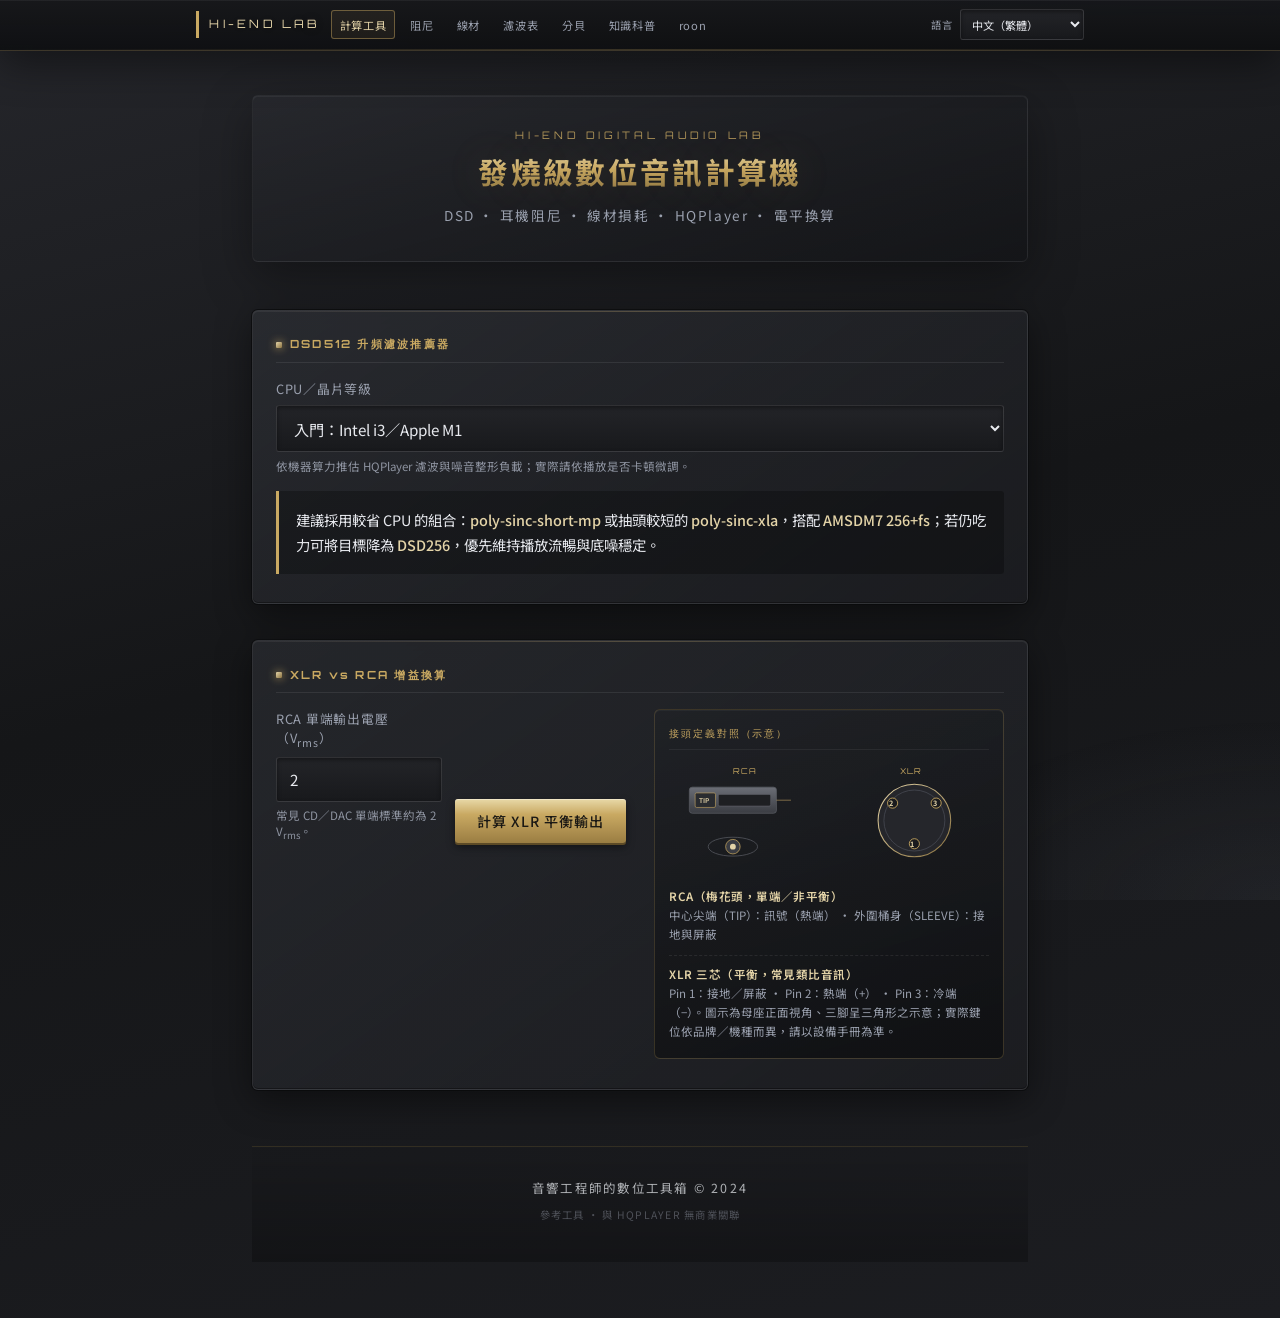
==== index.html @ 0f712343 "Add files via upload" ====
<!DOCTYPE html>
<html lang="zh-Hant">
<head>
  <meta charset="UTF-8" />
  <meta name="viewport" content="width=device-width, initial-scale=1.0" />
  <title>發燒級數位音訊計算機</title>
  <link rel="preconnect" href="https://fonts.googleapis.com" />
  <link rel="preconnect" href="https://fonts.gstatic.com" crossorigin />
  <link href="https://fonts.googleapis.com/css2?family=Noto+Sans+Arabic:wght@400;500;700&family=Noto+Sans:wght@400;500;700&family=Noto+Sans+JP:wght@400;500;700&family=Noto+Sans+SC:wght@400;500;700&family=Noto+Sans+TC:wght@400;500;700&family=Orbitron:wght@500;700&display=swap" rel="stylesheet" />
  <link rel="stylesheet" href="hiend-common.css" />
</head>
<body class="lang-zh-TW">
  <nav class="site-nav" aria-label="Primary navigation">
    <div class="site-nav-inner">
      <a class="nav-brand" href="#top" id="nav-brand-text">Hi-End Lab</a>
      <div class="nav-links">
        <a href="#section-tools" id="nav-link-tools">計算工具</a>
        <a href="damping.html" id="nav-damping">阻尼</a>
        <a href="cable.html" id="nav-cable">線材</a>
        <a href="hq-filters.html" id="nav-hq">濾波表</a>
        <a href="db.html" id="nav-db">dB</a>
        <a href="knowledge.html" id="nav-link-knowledge">知識科普</a>
        <a href="roon.html" id="nav-roon">roon</a>
      </div>
      <div class="nav-actions">
        <label for="lang-select" id="i18n-lang-label">語言</label>
        <select id="lang-select" aria-label="Language">
          <option value="en">English</option>
          <option value="de">Deutsch</option>
          <option value="ru">Русский</option>
          <option value="ar">العربية</option>
          <option value="ja">日本語</option>
          <option value="zh-CN">中文（简体）</option>
          <option value="zh-TW">中文（繁體）</option>
        </select>
      </div>
    </div>
  </nav>

  <div class="wrap">
    <header class="page-section" id="top">
      <div class="brand-line" id="i18n-brand">Hi-End Digital Audio Lab</div>
      <h1 id="i18n-page-title">發燒級數位音訊計算機</h1>
      <p class="subtitle" id="i18n-subtitle">DSD 升頻建議 · XLR／RCA 電壓換算</p>
    </header>

    <div id="section-tools" class="page-section panel-stack">
      <section class="panel" aria-labelledby="dsd-title">
        <h2 class="panel-title" id="dsd-title">DSD512 升頻濾波推薦器</h2>
        <label for="cpu-tier" id="i18n-cpu-label">CPU／晶片等級</label>
        <select id="cpu-tier" aria-describedby="dsd-hint">
          <option value="entry">入門：Intel i3／Apple M1</option>
          <option value="mid">中階：Intel i5／Apple M2</option>
          <option value="upper">進階：Intel i7／Apple M2 Pro</option>
          <option value="high">高階：Intel i9／Apple M3 Max</option>
        </select>
        <p id="dsd-hint" class="hint"></p>
        <div id="dsd-output" class="recommendation" role="status" aria-live="polite"></div>
      </section>

      <section class="panel" aria-labelledby="xlr-title">
        <h2 class="panel-title" id="xlr-title">XLR vs RCA 增益換算</h2>
        <div class="xlr-panel-grid">
          <div class="xlr-panel-main">
            <div class="row">
              <div class="field">
                <label for="rca-volt" id="i18n-rca-label">RCA 單端輸出電壓（V<sub>rms</sub>）</label>
                <input
                  type="number"
                  id="rca-volt"
                  min="0"
                  step="0.01"
                  value="2"
                  inputmode="decimal"
                  aria-describedby="rca-hint"
                />
                <p id="rca-hint" class="hint"></p>
              </div>
              <button type="button" class="btn-3d" id="btn-calc">計算 XLR 平衡輸出</button>
            </div>
            <div id="xlr-result" class="result-block" hidden>
              <div class="result-value" id="xlr-value"></div>
              <p class="result-note" id="xlr-note"></p>
            </div>
          </div>
          <aside class="connector-chart" aria-labelledby="connector-chart-title">
            <p class="connector-chart-title" id="connector-chart-title"></p>
            <div class="connector-svg-wrap">
              <svg viewBox="0 0 440 156" role="img" xmlns="http://www.w3.org/2000/svg" aria-labelledby="svg-conn-desc">
                <title id="svg-conn-desc">RCA plug and XLR female socket pin numbering</title>
                <defs>
                  <linearGradient id="metalGrad" x1="0%" y1="0%" x2="0%" y2="100%">
                    <stop offset="0%" style="stop-color:#6b6e76" />
                    <stop offset="100%" style="stop-color:#3a3c42" />
                  </linearGradient>
                  <linearGradient id="goldStroke" x1="0%" y1="0%" x2="100%" y2="100%">
                    <stop offset="0%" style="stop-color:#e4d4a8" />
                    <stop offset="100%" style="stop-color:#8b7340" />
                  </linearGradient>
                </defs>
                <text x="88" y="18" fill="#c9a962" font-family="Orbitron, sans-serif" font-size="11" letter-spacing="0.15em">RCA</text>
                <rect x="28" y="36" width="120" height="36" rx="4" fill="url(#metalGrad)" stroke="#5a5d65" stroke-width="1" />
                <rect x="36" y="44" width="28" height="20" rx="2" fill="#2a2c30" stroke="#c9a962" stroke-width="0.8" />
                <text x="41" y="58" fill="#e4d4a8" font-size="9" font-weight="600">TIP</text>
                <rect x="68" y="46" width="72" height="16" rx="2" fill="#1e1f22" stroke="#6b6e76" stroke-width="0.6" />
                <path d="M 148 54 L 168 54" stroke="#c9a962" stroke-width="1.2" fill="none" opacity="0.65" />
                <ellipse cx="88" cy="118" rx="34" ry="13" fill="none" stroke="#5a5d65" stroke-width="1" />
                <circle cx="88" cy="118" r="10" fill="#3a3c42" stroke="#c9a962" stroke-width="1" />
                <circle cx="88" cy="118" r="4" fill="#e4d4a8" />

                <text x="318" y="18" fill="#c9a962" font-family="Orbitron, sans-serif" font-size="11" letter-spacing="0.15em">XLR</text>
                <circle cx="338" cy="82" r="50" fill="#25262b" stroke="url(#goldStroke)" stroke-width="1.5" />
                <circle cx="338" cy="82" r="42" fill="none" stroke="#4a4d56" stroke-width="1" />
                <circle cx="338" cy="114" r="7" fill="#1a1b1e" stroke="#c9a962" stroke-width="1.2" />
                <text x="332" y="118" fill="#e4d4a8" font-size="10" font-weight="700">1</text>
                <circle cx="308" cy="58" r="7" fill="#1a1b1e" stroke="#c9a962" stroke-width="1.2" />
                <text x="303" y="62" fill="#e4d4a8" font-size="10" font-weight="700">2</text>
                <circle cx="368" cy="58" r="7" fill="#1a1b1e" stroke="#c9a962" stroke-width="1.2" />
                <text x="363" y="62" fill="#e4d4a8" font-size="10" font-weight="700">3</text>
              </svg>
            </div>
            <div class="connector-legend" id="connector-legend"></div>
          </aside>
        </div>
      </section>
    </div>

    <footer class="site-footer">
      <p class="footer-copy" id="i18n-footer-copy">音響工程師的數位工具箱 © 2024</p>
      <p class="footer-note" id="i18n-footer-note">REFERENCE TOOL · NOT AFFILIATED WITH HQPLAYER</p>
    </footer>
  </div>

  <script>
    (function () {
      var STORAGE_KEY = "hiend-audio-calc-lang";
      var DEFAULT_LANG = "zh-TW";

      /**
       * All UI strings per locale (embedded in HTML page).
       * Keys: en, ja, zh-CN, zh-TW, ru, de, ar
       */
      var STRINGS = {
        en: {
          htmlLang: "en",
          docTitle: "Audiophile Digital Audio Calculator",
          langLabel: "Language",
          navBrandText: "Hi-End Lab",
          navTools: "Tools",
          navKnowledge: "Primer",
          navRoon: "roon",
          navDamping: "DF",
          navCable: "Cable",
          navHq: "Filters",
          navDb: "dB",
          brandLine: "Hi-End Digital Audio Lab",
          pageTitle: "Audiophile Digital Audio Calculator",
          subtitle: "DSD · headphones · cables · HQPlayer · level tools",
          dsdPanelTitle: "DSD512 Upsampling Filter Advisor",
          cpuLabel: "CPU / SoC tier",
          tierEntry: "Entry: Intel i3 / Apple M1",
          tierMid: "Mid: Intel i5 / Apple M2",
          tierUpper: "Upper mid: Intel i7 / Apple M2 Pro",
          tierHigh: "High: Intel i9 / Apple M3 Max",
          dsdHint:
            "HQPlayer filter and noise-shaping load is estimated from tier—fine-tune if playback stutters.",
          hqEntry:
            "Prefer lighter CPU load: <strong>poly-sinc-short-mp</strong> or shorter-tap <strong>poly-sinc-xla</strong> with <strong>AMSDM7 256+fs</strong>. If still taxing, target <strong>DSD256</strong> first—prioritize smooth playback and a stable noise floor.",
          hqMid:
            "Try <strong>poly-sinc-xla</strong> with <strong>AMSDM7 512+fs</strong>. With spare headroom, step toward heavier filters or closer to <strong>DSD512</strong>; adjust using dropouts and thermals as guides.",
          hqUpper:
            "This tier usually matches <strong>Intel Core i7</strong> (hybrid <strong>P+E</strong> cores—counts vary by generation) or <strong>Apple M2 Pro</strong> (typically <strong>10–12 CPU cores</strong> class)—enough sustained throughput for longer‑tap filters. Baseline: <strong>poly-sinc-xla</strong> or <strong>poly-sinc-long-hp</strong> with <strong>AMSDM7 512+fs</strong>. If CPU stays under ~<strong>65–75%</strong> while playing, try <strong>poly-sinc-gauss-long-hp</strong> toward <strong>DSD512</strong>; begin SDM at <strong>AMSDM7EC 256+fs</strong>, then step to <strong>512+fs</strong>. Aim for HQPlayer buffering around <strong>100–250 ms</strong> (driver‑dependent) to avoid underruns.",
          hqHigh:
            "For full <strong>DSD512</strong>, use <strong>poly-sinc-gauss-xla</strong> with <strong>AMSDM7EC 512+fs</strong>. Ensure cooling and PSU headroom; verify ASIO/CoreAudio buffers for each track’s sample rate.",
          xlrPanelTitle: "XLR vs RCA Level Conversion",
          rcaLabelHtml: 'RCA single-ended output (V<sub>rms</sub>)',
          rcaHint:
            "Typical CD/DAC single-ended standard is about 2 V<sub>rms</sub>.",
          btnCalc: "Calculate balanced XLR output",
          xlrNote:
            "Using XLR throughout the chain can improve dynamic range and reject common-mode noise.",
          connectorDiagramTitle: "CONNECTOR PINOUT",
          connectorLegendHtml:
            '<div class="legend-block"><strong>RCA (Cinch, unbalanced)</strong><br />Tip / center pin: signal (hot) · Sleeve / barrel: ground &amp; shield</div><div class="legend-block"><strong>XLR 3-pin (balanced, AES analog)</strong><br />Pin 1: ground / shield · Pin 2: hot (+) · Pin 3: cold (−). Diagram: female receptacle, front view — pins form a triangle (1 typically toward the keyed side on many chassis layouts; always verify your device manual).</div>',
          dampingTitle: "Headphone damping factor",
          dampingHint:
            "DF ≈ Z<sub>headphone</sub> ÷ Z<sub>out(amp)</sub>. Higher amplifier output impedance lowers DF and can loosen bass control.",
          dampingHpLabel: "Headphone impedance (Ω)",
          dampingAmpLabel: "Amplifier output Z (Ω)",
          btnDamping: "Calculate DF",
          dampingIdealHtml:
            'DF → <strong>∞</strong> <span style="opacity:.75">(ideal 0 Ω source)</span>',
          dampingResultHtml: function (df) {
            return "DF ≈ <strong>" + df.toFixed(2) + "</strong>";
          },
          dampingResultExplain:
            "Rule of thumb: DF > 8 is often cited as a usable minimum for driver control; many enthusiasts prefer higher values. Actual sound depends on the headphone motor & damping network.",
          errDamping: "Enter valid impedances (headphone > 0, output ≥ 0).",
          cableTitle: "Cable length — level loss (estimate)",
          cableHint:
            "Rough resistive model for line‑level runs: useful sanity‑check for long balanced snakes; not a transmission‑line simulation.",
          cableLenLabel: "Cable length (m)",
          cablePresetLabel: "Copper pair ≈ Ω per conductor / m",
          cablePresetHeavy: "~0.12 Ω/m · thinner / long runs",
          cablePresetMid: "~0.08 Ω/m · typical mic/studio cable",
          cablePresetLight: "~0.04 Ω/m · heavier gauge / short",
          cableLoadLabel: "Downstream load Z (Ω)",
          cableModelHint:
            "Series model: R<sub>cable</sub> ≈ 2 × length × Ω/m (go + return). Loss<sub>dB</sub> = 20·log<sub>10</sub>(Z<sub>load</sub> / (Z<sub>load</sub> + R<sub>cable</sub>)).",
          btnCable: "Estimate attenuation",
          cableResultHtml: function (lossDb, ratioV, rWire) {
            return (
              "≈ <strong>" +
              lossDb.toFixed(3) +
              "</strong> dB · V ratio <strong>" +
              ratioV.toFixed(5) +
              "</strong> · R<sub>cable</sub> ≈ <strong>" +
              rWire.toFixed(2) +
              "</strong> Ω"
            );
          },
          cableResultExplain:
            "At high Z<sub>load</sub> (typical line inputs) absolute loss is usually small unless cable is very long and thin. Use AWG tables for serious installs.",
          errCable: "Enter length ≥ 0, valid Ω/m preset, and load > 0.",
          hqFilterTitle: "HQPlayer filter comparison (reference)",
          hqFilterIntro:
            "Educational overview — builds differ. Suffixes such as <code>-mp</code> (minimum phase) vs <code>-lp</code> (linear phase) change ringing vs latency. <strong>1×</strong> = output rate equals input rate for that conversion stage; <strong>N×</strong> = integer upsampling (2×/4×/…) before SDM, heavier CPU but more freedom for the sinc stages.",
          hqFilterTableHtml:
            '<table class="hq-compare-table"><thead><tr><th scope="col">Filter / concept</th><th scope="col">CPU / rate feel</th><th scope="col">Typical scenario</th></tr></thead><tbody><tr><td><code>1×</code> processing</td><td>Lighter interpolation load</td><td>When you keep PCM/DSD rate unchanged before SDM — good for CPU headroom checks.</td></tr><tr><td><code>N×</code> (2×/4×/…)</td><td>Heavier; enables sharper reconstruction</td><td>Upsampling prior to noise shaping — pair tap length with your CPU tier.</td></tr><tr><td><code>poly-sinc-short-mp</code></td><td>Short taps · lowest load</td><td>Laptops / entry CPUs; prioritize dropout‑free playback.</td></tr><tr><td><code>poly-sinc-xla</code></td><td>Medium‑long XL window</td><td>Balanced daily driver on mid‑tier CPUs.</td></tr><tr><td><code>poly-sinc-long-hp</code> / long variants</td><td>Long sinc · cleaner HF roll‑off</td><td>When thermals & buffers allow longer convolution.</td></tr><tr><td><code>poly-sinc-gauss-*</code> family</td><td>Gaussian‑weighted sinc · heaviest</td><td>High‑end PCs / Apple Silicon — chase maximum finesse at DSD512 class targets.</td></tr><tr><td>Minimum vs linear phase</td><td>Latency / pre‑ringing trade‑offs</td><td><code>-mp</code> trades pre‑ring for impulse asymmetry; <code>-lp</code> keeps symmetric impulse at cost of latency.</td></tr></tbody></table>',
          dbTitle: "Interactive dB ↔ voltage ratio",
          dbHint:
            "Relative level ΔdB multiplies amplitude by 10<sup>ΔdB/20</sup>. +6 dB ≈ ×2 voltage; −6 dB ≈ ×0.5.",
          dbLabel: "Level change ΔdB",
          dbResultHtml: function (ratio, db) {
            return (
              "Δ = <strong>" +
              db +
              "</strong> dB → voltage × <strong>" +
              ratio.toFixed(5) +
              "</strong> (amplitude ratio)"
            );
          },
          errDb: "Enter a valid number.",
          footerCopy: "Sound Engineer’s Digital Toolbox © 2024",
          footerNote: "REFERENCE TOOL · NOT AFFILIATED WITH HQPLAYER",
          errVoltage: "Enter a valid non-negative voltage.",
          xlrResultHtml: function (v) {
            return (
              'Balanced XLR ≈ <strong>' +
              v +
              '</strong> V<sub>rms</sub> (RCA × 2)'
            );
          }
        },
        ja: {
          htmlLang: "ja",
          docTitle: "ハイエンド・デジタルオーディオ計算機",
          langLabel: "表示言語",
          navBrandText: "Hi-End Lab",
          navTools: "ツール",
          navKnowledge: "解説",
          navRoon: "roon",
          navDamping: "DF",
          navCable: "ケーブル",
          navHq: "フィルタ",
          navDb: "dB",
          brandLine: "Hi-End Digital Audio Lab",
          pageTitle: "ハイエンド・デジタルオーディオ計算機",
          subtitle: "DSD · ヘッドホン · ケーブル · HQPlayer · レベル",
          dsdPanelTitle: "DSD512 アップサンプル／フィルタ提案",
          cpuLabel: "CPU／SoC グレード",
          tierEntry: "エントリー：Intel i3／Apple M1",
          tierMid: "ミドル：Intel i5／Apple M2",
          tierUpper: "アッパーミドル：Intel i7／Apple M2 Pro",
          tierHigh: "ハイエンド：Intel i9／Apple M3 Max",
          dsdHint:
            "機種の処理能力に応じた HQPlayer の負荷目安です。再生が途切れる場合は設定を微調整してください。",
          hqEntry:
            "CPU 負荷の軽い <strong>poly-sinc-short-mp</strong> またはタップの短い <strong>poly-sinc-xla</strong> に <strong>AMSDM7 256+fs</strong> を組み合わせるのがおすすめです。厳しい場合はまず <strong>DSD256</strong> を目標にし、滑らかな再生とノイズフロアの安定を優先してください。",
          hqMid:
            "<strong>poly-sinc-xla</strong> と <strong>AMSDM7 512+fs</strong> の組み合わせを推奨します。余裕があればより高次のフィルタや <strong>DSD512</strong> に近い設定へ段階的に挑戦し、途切れと温度を見ながら微調整してください。",
          hqUpper:
            "この段階は <strong>Intel Core i7</strong>（世代により <strong>P+E</strong> ハイブリッド構成）または <strong>Apple M2 Pro</strong>（目安 <strong>CPU 10～12 コア級</strong>）に相当し、長めのタップを持つフィルタも現実的です。ベースラインは <strong>poly-sinc-xla</strong> か <strong>poly-sinc-long-hp</strong> に <strong>AMSDM7 512+fs</strong>。再生中も CPU がおおよそ <strong>65～75%</strong> を下回るなら <strong>poly-sinc-gauss-long-hp</strong> で <strong>DSD512</strong> を狙い、SDM はまず <strong>AMSDM7EC 256+fs</strong> から試してから <strong>512+fs</strong> へ。HQPlayer のバッファはドライバ依存でおおよそ <strong>100～250 ms</strong> を目安に、アンダーラン回避を優先してください。",
          hqHigh:
            "完全な <strong>DSD512</strong> には <strong>poly-sinc-gauss-xla</strong> と <strong>AMSDM7EC 512+fs</strong> を推奨します。冷却と電源に余裕があることを確認し、曲のサンプリングレートに応じて ASIO／CoreAudio のバッファが十分か確認してください。",
          xlrPanelTitle: "XLR と RCA のレベル換算",
          rcaLabelHtml: 'RCA アンバランス出力電圧（V<sub>rms</sub>）',
          rcaHint:
            "一般的な CD／DAC のシングルエンド標準は約 2 V<sub>rms</sub> です。",
          btnCalc: "XLR バランス出力を計算",
          xlrNote:
            "システム全体で XLR を用いるとダイナミックレンジの確保と同相ノイズの低減に役立ちます。",
          connectorDiagramTitle: "端子ピン配置（参考）",
          connectorLegendHtml:
            '<div class="legend-block"><strong>RCA（シンコ／アンバランス）</strong><br />センターピン（先端／TIP）：ホット信号 · 外筒スリーブ：グランド／シールド</div><div class="legend-block"><strong>XLR 3ピン（バランス／AES アナログ）</strong><br />ピン1：グランド／シールド · ピン2：ホット（＋） · ピン3：コールド（−）。図はメスコネクタ前面のピン番号の一例です（機種によりキー位置と対応が異なるため、機器マニュアルで必ず確認してください）。</div>',
          dampingTitle: "ヘッドホン・ダンピングファクター（DF）",
          dampingHint:
            "DF ≈ Z<sub>ヘッドホン</sub> ÷ アンプの出力インピーダンス。出力 Z が高いほど DF は下がり、低音の制動が甘くなることがあります。",
          dampingHpLabel: "ヘッドホンインピーダンス（Ω）",
          dampingAmpLabel: "アンプ出力インピーダンス（Ω）",
          btnDamping: "DF を計算",
          dampingIdealHtml:
            'DF → <strong>∞</strong> <span style="opacity:.75">（理想的 0 Ω ソース）</span>',
          dampingResultHtml: function (df) {
            return "DF ≈ <strong>" + df.toFixed(2) + "</strong>";
          },
          dampingResultExplain:
            "目安として DF＞8 などが語られることがありますが、実際の駆動はドライバ仕様次第です。",
          errDamping: "正しいインピーダンスを入力してください（ヘッドホンは正の値、出力は 0 以上）。",
          cableTitle: "ケーブル長とレベル低下（概算）",
          cableHint:
            "ラインレベル長距離配線の抵抗モデル（参考）。伝送線シミュレーションではありません。",
          cableLenLabel: "ケーブル長（m）",
          cablePresetLabel: "導体あたりの概算 Ω／m",
          cablePresetHeavy: "約 0.12 Ω/m · 細め／長め",
          cablePresetMid: "約 0.08 Ω/m · 一般的マイク線級",
          cablePresetLight: "約 0.04 Ω/m · 太め／短め",
          cableLoadLabel: "負荷インピーダンス Z（Ω）",
          cableModelHint:
            "直列モデル：R<sub>cable</sub> ≈ 2 × 長さ × Ω/m（往復）。損失（dB）= 20·log<sub>10</sub>(Z/(Z+R<sub>cable</sub>))。",
          btnCable: "減衰を見積もる",
          cableResultHtml: function (lossDb, ratioV, rWire) {
            return (
              "約 <strong>" +
              lossDb.toFixed(3) +
              "</strong> dB · 電圧比 <strong>" +
              ratioV.toFixed(5) +
              "</strong> · R<sub>cable</sub> ≈ <strong>" +
              rWire.toFixed(2) +
              "</strong> Ω"
            );
          },
          cableResultExplain:
            "ラインレベルで負荷が高い場合、抵抗が極端でなければ損失は小さいことが多いです。",
          errCable: "長さ・プリセット・負荷を確認してください。",
          hqFilterTitle: "HQPlayer フィルタ対照（参考）",
          hqFilterIntro:
            "概要のみ — ビルドにより名称が異なります。<strong>1×</strong> は出力レートが入力と同段の処理、<strong>N×</strong> は整数アップサンプル後に SDM へ送る重い経路です。",
          hqFilterTableHtml:
            '<table class="hq-compare-table"><thead><tr><th scope="col">フィルタ／概念</th><th scope="col">負荷感</th><th scope="col">用途イメージ</th></tr></thead><tbody><tr><td><code>1×</code></td><td>軽め</td><td>レートを変えず SDM へ — CPU に余裕を確認。</td></tr><tr><td><code>N×</code>（2×/4×…）</td><td>重い</td><td>アップサンプル後にノイズシェイピング — タップ長と CPU をセットで調整。</td></tr><tr><td><code>poly-sinc-short-mp</code></td><td>最短タップ</td><td>エントリー機／安定再生優先。</td></tr><tr><td><code>poly-sinc-xla</code></td><td>中〜長 XL</td><td>ミドル帯のバランス設定。</td></tr><tr><td><code>poly-sinc-long-hp</code> 系</td><td>長い sinc</td><td>熱・バッファに余裕があるとき。</td></tr><tr><td><code>poly-sinc-gauss-*</code></td><td>ガウス系 · 最重負荷</td><td>ハイエンド CPU で DSD 高倍率を狙うとき。</td></tr><tr><td>最小位相／線形位相</td><td>遅延・プリリンギングのトレード</td><td><code>-mp</code> と <code>-lp</code> でインパルス特性が変わります。</td></tr></tbody></table>',
          dbTitle: "dB と電圧倍率（対話）",
          dbHint:
            "ΔdB は振幅に 10<sup>Δ/20</sup> を乗じます。+6 dB ≒ 電圧 2 倍。",
          dbLabel: "レベル変化 ΔdB",
          dbResultHtml: function (ratio, db) {
            return (
              "Δ = <strong>" +
              db +
              "</strong> dB → 電圧 <strong>" +
              ratio.toFixed(5) +
              "</strong> 倍"
            );
          },
          errDb: "数値を入力してください。",
          footerCopy: "音響エンジニアのデジタル・ツールボックス © 2024",
          footerNote: "参考ツール · HQPLAYER 非関連",
          errVoltage: "有効な 0 以上の電圧を入力してください。",
          xlrResultHtml: function (v) {
            return (
              '対応する XLR バランス出力は約 <strong>' +
              v +
              '</strong> V<sub>rms</sub>（RCA × 2）'
            );
          }
        },
        "zh-CN": {
          htmlLang: "zh-Hans",
          docTitle: "发烧级数字音频计算器",
          langLabel: "语言",
          navBrandText: "Hi-End Lab",
          navTools: "计算工具",
          navKnowledge: "知识科普",
          navRoon: "roon",
          navDamping: "阻尼",
          navCable: "线材",
          navHq: "滤波表",
          navDb: "分贝",
          brandLine: "Hi-End Digital Audio Lab",
          pageTitle: "发烧级数字音频计算器",
          subtitle: "DSD · 耳机阻尼 · 线材损耗 · HQPlayer · 电平换算",
          dsdPanelTitle: "DSD512 升频滤波推荐",
          cpuLabel: "CPU／芯片等级",
          tierEntry: "入门：Intel i3／Apple M1",
          tierMid: "中阶：Intel i5／Apple M2",
          tierUpper: "进阶：Intel i7／Apple M2 Pro",
          tierHigh: "高阶：Intel i9／Apple M3 Max",
          dsdHint:
            "依据机器算力估算 HQPlayer 滤波与噪声整形负载；请以实际播放是否卡顿为准微调。",
          hqEntry:
            "建议采用较省 CPU 的组合：<strong>poly-sinc-short-mp</strong> 或抽头较短的 <strong>poly-sinc-xla</strong>，搭配 <strong>AMSDM7 256+fs</strong>；若仍吃力可将目标降为 <strong>DSD256</strong>，优先保证播放流畅与底噪稳定。",
          hqMid:
            "建议使用 <strong>poly-sinc-xla</strong> 搭配 <strong>AMSDM7 512+fs</strong>；CPU 仍有裕量时可逐步尝试更高阶滤波或更接近 <strong>DSD512</strong> 的设置，并以实际卡顿与温度为准微调。",
          hqUpper:
            "该档位通常对应 <strong>Intel Core i7</strong>（第 12 代及以后常见 <strong>P+E 性能／能效核</strong>，核心数以具体型号为准）或 <strong>Apple M2 Pro</strong>（约 <strong>10～12 CPU 核心级</strong>持续算力），足以驱动较长抽头滤波。建议主线：<strong>poly-sinc-xla</strong> 或 <strong>poly-sinc-long-hp</strong> 搭配 <strong>AMSDM7 512+fs</strong>；若任务管理器／活动监视器中 CPU 长期低于约 <strong>65～75%</strong>，可尝试 <strong>poly-sinc-gauss-long-hp</strong> 并向 <strong>DSD512</strong> 推进，SDM 可先试 <strong>AMSDM7EC 256+fs</strong> 再升到 <strong>512+fs</strong>。请将 HQPlayer 缓冲维持在约 <strong>100～250 ms</strong>（视 ASIO／CoreAudio 而定）以降低欠载风险。",
          hqHigh:
            "推荐使用 <strong>poly-sinc-gauss-xla</strong> 搭配 <strong>AMSDM7EC 512+fs</strong> 以追求完整 <strong>DSD512</strong>；请确认散热与电源裕量，并按曲目采样率检查 ASIO／CoreAudio 缓冲是否足够。",
          xlrPanelTitle: "XLR 与 RCA 增益换算",
          rcaLabelHtml: 'RCA 单端输出电压（V<sub>rms</sub>）',
          rcaHint: "常见 CD／DAC 单端标准约为 2 V<sub>rms</sub>。",
          btnCalc: "计算 XLR 平衡输出",
          xlrNote:
            "全系统采用 XLR 传输有助于提升动态范围并抵消共模噪声。",
          connectorDiagramTitle: "接头定义对照（示意）",
          connectorLegendHtml:
            '<div class="legend-block"><strong>RCA（莲花头，非平衡）</strong><br />中心柱（尖端／TIP）：信号（热端） · 外筒（外壳）：接地与屏蔽</div><div class="legend-block"><strong>XLR 三芯（平衡，通用模拟音频）</strong><br />针脚 1：接地／屏蔽 · 针脚 2：热端（+） · 针脚 3：冷端（−）。图示为母座正视、针脚呈三角形排列的常见画法；具体请以设备说明书为准。</div>',
          dampingTitle: "阻抗匹配 · 阻尼系数（DF）",
          dampingHint:
            "DF ≈ 耳机阻抗 ÷ 放大器输出阻抗。输出阻抗越高，DF 越低，低频控制力可能变差。",
          dampingHpLabel: "耳机阻抗（Ω）",
          dampingAmpLabel: "放大器输出阻抗（Ω）",
          btnDamping: "计算阻尼系数",
          dampingIdealHtml:
            'DF → <strong>∞</strong> <span style="opacity:.75">（理想 0 Ω 音源）</span>',
          dampingResultHtml: function (df) {
            return "DF ≈ <strong>" + df.toFixed(2) + "</strong>";
          },
          dampingResultExplain:
            "经验上常提到 DF＞8 等参考值，实际听感仍取决于耳机单元与阻尼网络。",
          errDamping: "请输入有效阻抗（耳机须为正数，输出须≥0）。",
          cableTitle: "线材长度 · 电平损耗估算",
          cableHint:
            "面向线路级长距离传输的简化电阻模型，用于粗估压降；非传输线仿真。",
          cableLenLabel: "线材长度（m）",
          cablePresetLabel: "铜芯约 Ω／每米（单根导体）",
          cablePresetHeavy: "约 0.12 Ω/m · 较细／长线",
          cablePresetMid: "约 0.08 Ω/m · 常见工程线缆",
          cablePresetLight: "约 0.04 Ω/m · 较粗／短线",
          cableLoadLabel: "下一级负载阻抗 Z（Ω）",
          cableModelHint:
            "串联近似：R<sub>线</sub> ≈ 2 × 长度 × Ω/m（往返）。损耗 dB = 20·log<sub>10</sub>(Z/(Z+R<sub>线</sub>))。",
          btnCable: "估算衰减",
          cableResultHtml: function (lossDb, ratioV, rWire) {
            return (
              "约 <strong>" +
              lossDb.toFixed(3) +
              "</strong> dB · 电压比 <strong>" +
              ratioV.toFixed(5) +
              "</strong> · R<sub>线</sub> ≈ <strong>" +
              rWire.toFixed(2) +
              "</strong> Ω"
            );
          },
          cableResultExplain:
            "线路输入阻抗很高时，除非线极长且细，绝对损耗通常很小。工程布线请查 AWG 表。",
          errCable: "请检查长度、线型与负载是否为正。",
          hqFilterTitle: "HQPlayer 滤波器对照表（参考）",
          hqFilterIntro:
            "教学向摘要；版本差异大。<strong>1×</strong> 表示该阶段输出采样率与输入相同；<strong>N×</strong> 表示先做整数倍升频再送 SDM，CPU 负载更高但滤波自由度更大。",
          hqFilterTableHtml:
            '<table class="hq-compare-table"><thead><tr><th scope="col">滤波／概念</th><th scope="col">负载感</th><th scope="col">适用场景（经验）</th></tr></thead><tbody><tr><td><code>1×</code></td><td>较轻</td><td>不改速率直接噪声整形 — 省 CPU、先求稳定。</td></tr><tr><td><code>N×</code>（2×／4×…）</td><td>较重</td><td>升频后再 SDM — 与 CPU 档位、缓冲联动调节。</td></tr><tr><td><code>poly-sinc-short-mp</code></td><td>最短抽头</td><td>入门算力、长时间播放优先流畅。</td></tr><tr><td><code>poly-sinc-xla</code></td><td>中长 XL</td><td>中端 CPU 的日常平衡选项。</td></tr><tr><td><code>poly-sinc-long-hp</code> 等</td><td>长 sinc</td><td>散热与缓冲有余量时再开。</td></tr><tr><td><code>poly-sinc-gauss-*</code></td><td>高斯窗 · 最重</td><td>旗舰算力、追求高倍率 DSD 路径。</td></tr><tr><td>最小相位／线性相位</td><td>预铃／延迟取舍</td><td><code>-mp</code> 与 <code>-lp</code> 影响脉冲响应形状。</td></tr></tbody></table>',
          dbTitle: "交互式音量换算 · dB ↔ 电压倍",
          dbHint:
            "相对电平 ΔdB：电压乘以 10<sup>Δ/20</sup>。+6 dB ≈ 电压 ×2；-6 dB ≈ ×0.5。",
          dbLabel: "电平变化 ΔdB",
          dbResultHtml: function (ratio, db) {
            return (
              "Δ = <strong>" +
              db +
              "</strong> dB → 电压 × <strong>" +
              ratio.toFixed(5) +
              "</strong>"
            );
          },
          errDb: "请输入有效数字。",
          footerCopy: "音响工程师的数字工具箱 © 2024",
          footerNote: "参考工具 · 与 HQPLAYER 无关联",
          errVoltage: "请输入有效的非负电压数值。",
          xlrResultHtml: function (v) {
            return (
              "对应 XLR 平衡输出约为 <strong>" +
              v +
              "</strong> V<sub>rms</sub>（RCA × 2）"
            );
          }
        },
        "zh-TW": {
          htmlLang: "zh-Hant",
          docTitle: "發燒級數位音訊計算機",
          langLabel: "語言",
          navBrandText: "Hi-End Lab",
          navTools: "計算工具",
          navKnowledge: "知識科普",
          navRoon: "roon",
          navDamping: "阻尼",
          navCable: "線材",
          navHq: "濾波表",
          navDb: "分貝",
          brandLine: "Hi-End Digital Audio Lab",
          pageTitle: "發燒級數位音訊計算機",
          subtitle: "DSD · 耳機阻尼 · 線材損耗 · HQPlayer · 電平換算",
          dsdPanelTitle: "DSD512 升頻濾波推薦器",
          cpuLabel: "CPU／晶片等級",
          tierEntry: "入門：Intel i3／Apple M1",
          tierMid: "中階：Intel i5／Apple M2",
          tierUpper: "進階：Intel i7／Apple M2 Pro",
          tierHigh: "高階：Intel i9／Apple M3 Max",
          dsdHint:
            "依機器算力推估 HQPlayer 濾波與噪音整形負載；實際請依播放是否卡頓微調。",
          hqEntry:
            "建議採用較省 CPU 的組合：<strong>poly-sinc-short-mp</strong> 或抽頭較短的 <strong>poly-sinc-xla</strong>，搭配 <strong>AMSDM7 256+fs</strong>；若仍吃力可將目標降為 <strong>DSD256</strong>，優先維持播放流暢與底噪穩定。",
          hqMid:
            "建議使用 <strong>poly-sinc-xla</strong> 搭配 <strong>AMSDM7 512+fs</strong>；CPU 仍有餘裕時可逐步嘗試更高階濾波或更接近 <strong>DSD512</strong> 的設定，並以實際卡頓與溫度為準微調。",
          hqUpper:
            "此級別典型對應 <strong>Intel Core i7</strong>（第 12 代起常見 <strong>P-core／E-core</strong> 混合架構，實際核心數依型號而定）或 <strong>Apple M2 Pro</strong>（約 <strong>10～12 CPU 核心級</strong>持續算力），足以負荷較長抽頭濾波。建議主線：<strong>poly-sinc-xla</strong> 或 <strong>poly-sinc-long-hp</strong> 搭配 <strong>AMSDM7 512+fs</strong>；若工作管理員／活動監視器顯示 CPU 長期低於約 <strong>65～75%</strong>，可嘗試 <strong>poly-sinc-gauss-long-hp</strong> 並將目標推向 <strong>DSD512</strong>，SDM 可先試 <strong>AMSDM7EC 256+fs</strong> 再逐步升到 <strong>512+fs</strong>。請將 HQPlayer 緩衝維持在約 <strong>100～250 ms</strong>（視 ASIO／CoreAudio 裝置而定）以降低欠載風險。",
          hqHigh:
            "推薦使用 <strong>poly-sinc-gauss-xla</strong> 搭配 <strong>AMSDM7EC 512+fs</strong> 以達到完美 <strong>DSD512</strong>；請確認散熱與電源餘裕，並依曲目取樣率檢查 ASIO／CoreAudio 緩衝是否足夠。",
          xlrPanelTitle: "XLR vs RCA 增益換算",
          rcaLabelHtml: 'RCA 單端輸出電壓（V<sub>rms</sub>）',
          rcaHint: "常見 CD／DAC 單端標準約為 2 V<sub>rms</sub>。",
          btnCalc: "計算 XLR 平衡輸出",
          xlrNote:
            "全系統採用 XLR 傳輸能顯著提升動態範圍並抵銷共模雜訊。",
          connectorDiagramTitle: "接頭定義對照（示意）",
          connectorLegendHtml:
            '<div class="legend-block"><strong>RCA（梅花頭，單端／非平衡）</strong><br />中心尖端（TIP）：訊號（熱端） · 外圍桶身（SLEEVE）：接地與屏蔽</div><div class="legend-block"><strong>XLR 三芯（平衡，常見類比音訊）</strong><br />Pin 1：接地／屏蔽 · Pin 2：熱端（+） · Pin 3：冷端（−）。圖示為母座正面視角、三腳呈三角形之示意；實際鍵位依品牌／機種而異，請以設備手冊為準。</div>',
          dampingTitle: "阻抗匹配 · 阻尼係數（DF）",
          dampingHint:
            "DF ≈ 耳機阻抗 ÷ 擴大機輸出阻抗。輸出阻抗越高，DF 越低，低頻控制力可能變差。",
          dampingHpLabel: "耳機阻抗（Ω）",
          dampingAmpLabel: "擴大機輸出阻抗（Ω）",
          btnDamping: "計算阻尼係數",
          dampingIdealHtml:
            'DF → <strong>∞</strong> <span style="opacity:.75">（理想 0 Ω 訊號源）</span>',
          dampingResultHtml: function (df) {
            return "DF ≈ <strong>" + df.toFixed(2) + "</strong>";
          },
          dampingResultExplain:
            "經驗上常聽到 DF＞8 等說法，實際聽感仍取決於單體與阻尼網路。",
          errDamping: "請輸入有效阻抗（耳機須為正數，輸出須≥0）。",
          cableTitle: "線材長度 · 電平損耗估算",
          cableHint:
            "面向線路級長距離佈線的簡化電阻模型，粗估衰減；非傳輸線模擬。",
          cableLenLabel: "線材長度（m）",
          cablePresetLabel: "銅導體約 Ω／每米（單芯）",
          cablePresetHeavy: "約 0.12 Ω/m · 較細／長距離",
          cablePresetMid: "約 0.08 Ω/m · 常見工程線材",
          cablePresetLight: "約 0.04 Ω/m · 較粗／短距離",
          cableLoadLabel: "後級負載阻抗 Z（Ω）",
          cableModelHint:
            "串聯近似：R<sub>線</sub> ≈ 2 × 長度 × Ω/m（往返）。損耗 dB = 20·log<sub>10</sub>(Z/(Z+R<sub>線</sub>))。",
          btnCable: "估算衰減",
          cableResultHtml: function (lossDb, ratioV, rWire) {
            return (
              "約 <strong>" +
              lossDb.toFixed(3) +
              "</strong> dB · 電壓比 <strong>" +
              ratioV.toFixed(5) +
              "</strong> · R<sub>線</sub> ≈ <strong>" +
              rWire.toFixed(2) +
              "</strong> Ω"
            );
          },
          cableResultExplain:
            "線路輸入阻抗偏高時，除非線材極長且細，絕對損耗通常很小。正式工程請依 AWG 表選線。",
          errCable: "請確認長度、線材類型與負載為正。",
          hqFilterTitle: "HQPlayer 濾波器對照表（參考）",
          hqFilterIntro:
            "教學向摘要；版本差異大。<strong>1×</strong> 表示該階段輸出取樣率與輸入相同；<strong>N×</strong> 表示先做整數倍升頻再送 SDM，CPU 較重但濾波自由度較大。",
          hqFilterTableHtml:
            '<table class="hq-compare-table"><thead><tr><th scope="col">濾波／概念</th><th scope="col">負載感</th><th scope="col">適用情境（經驗）</th></tr></thead><tbody><tr><td><code>1×</code></td><td>較輕</td><td>不改速率直接噪聲整形 — 省算力、先求穩定播放。</td></tr><tr><td><code>N×</code>（2×／4×…）</td><td>較重</td><td>升頻後再 SDM — 與 CPU 等級、緩衝一起調。</td></tr><tr><td><code>poly-sinc-short-mp</code></td><td>最短抽頭</td><td>入門算力、長時間聆聽優先流暢。</td></tr><tr><td><code>poly-sinc-xla</code></td><td>中長 XL</td><td>中階 CPU 的日常平衡選項。</td></tr><tr><td><code>poly-sinc-long-hp</code> 等</td><td>長 sinc</td><td>散熱與緩衝有餘裕再開。</td></tr><tr><td><code>poly-sinc-gauss-*</code></td><td>高斯窗 · 最重</td><td>旗艦算力、追求高倍率 DSD 路徑。</td></tr><tr><td>最小相位／線性相位</td><td>預鈴／延遲取捨</td><td><code>-mp</code> 與 <code>-lp</code> 影響脈衝響應形狀。</td></tr></tbody></table>',
          dbTitle: "互動式音量換算 · dB ↔ 電壓倍數",
          dbHint:
            "相對電平 ΔdB：電壓乘以 10<sup>Δ/20</sup>。+6 dB ≈ 電壓 ×2；-6 dB ≈ ×0.5。",
          dbLabel: "電平變化 ΔdB",
          dbResultHtml: function (ratio, db) {
            return (
              "Δ = <strong>" +
              db +
              "</strong> dB → 電壓 × <strong>" +
              ratio.toFixed(5) +
              "</strong>"
            );
          },
          errDb: "請輸入有效數字。",
          footerCopy: "音響工程師的數位工具箱 © 2024",
          footerNote: "參考工具 · 與 HQPLAYER 無商業關聯",
          errVoltage: "請輸入有效的非負電壓數值。",
          xlrResultHtml: function (v) {
            return (
              "對應 XLR 平衡輸出約為 <strong>" +
              v +
              "</strong> V<sub>rms</sub>（RCA × 2）"
            );
          }
        },
        ru: {
          htmlLang: "ru",
          docTitle: "Цифровой аудиокалькулятор для аудиофилов · Hi-End Lab",
          langLabel: "Язык",
          navBrandText: "Hi-End Lab",
          navTools: "Инструменты",
          navKnowledge: "Обзор",
          navRoon: "roon",
          navDamping: "Демпф.",
          navCable: "Кабель",
          navHq: "Фильтры",
          navDb: "дБ",
          brandLine: "Hi-End Digital Audio Lab",
          pageTitle: "Цифровой аудиокалькулятор для аудиофилов",
          subtitle: "DSD · наушники · кабели · HQPlayer · уровень",
          dsdPanelTitle: "Помощник по апсемплингу и фильтрам DSD512",
          cpuLabel: "Класс CPU / SoC",
          tierEntry: "Начальный: Intel i3 / Apple M1",
          tierMid: "Средний: Intel i5 / Apple M2",
          tierUpper: "Выше среднего: Intel i7 / Apple M2 Pro",
          tierHigh: "Топовый: Intel i9 / Apple M3 Max",
          dsdHint:
            "Оценка нагрузки фильтров HQPlayer и шумоподавления по классу CPU — подстраивайте при заикании воспроизведения.",
          hqEntry:
            "Берите более лёгкую связку: <strong>poly-sinc-short-mp</strong> или более короткий <strong>poly-sinc-xla</strong> с <strong>AMSDM7 256+fs</strong>. Если всё ещё тяжело — цельтесь в <strong>DSD256</strong>: сначала стабильное воспроизведение и фон.",
          hqMid:
            "Попробуйте <strong>poly-sinc-xla</strong> с <strong>AMSDM7 512+fs</strong>. Если есть запас CPU — шагайте к более тяжёлым фильтрам или ближе к <strong>DSD512</strong>; ориентируйтесь на дропауты и температуру.",
          hqUpper:
            "Обычно соответствует <strong>Intel Core i7</strong> (гибридные ядра <strong>P+E</strong>, число зависит от поколения) или <strong>Apple M2 Pro</strong> (около <strong>10–12 ядер</strong> класса CPU). База: <strong>poly-sinc-xla</strong> или <strong>poly-sinc-long-hp</strong> с <strong>AMSDM7 512+fs</strong>. Если при воспроизведении CPU ниже ~<strong>65–75%</strong>, можно пробовать <strong>poly-sinc-gauss-long-hp</strong> к <strong>DSD512</strong>; SDM начинайте с <strong>AMSDM7EC 256+fs</strong>, затем <strong>512+fs</strong>. Буфер HQPlayer держите около <strong>100–250 ms</strong> (зависит от драйвера).",
          hqHigh:
            "Для полного <strong>DSD512</strong>: <strong>poly-sinc-gauss-xla</strong> с <strong>AMSDM7EC 512+fs</strong>. Следите за охлаждением и БП; проверьте буферы ASIO/CoreAudio под каждый sample rate.",
          xlrPanelTitle: "Пересчёт уровня XLR и RCA",
          rcaLabelHtml: 'Выход RCA, несимметричный (V<sub>rms</sub>)',
          rcaHint: "Типичный уровень CD/DAC несимметрично около 2 V<sub>rms</sub>.",
          btnCalc: "Рассчитать симметричный выход XLR",
          xlrNote:
            "Симметричная цепочка XLR помогает динамическому диапазону и подавлению синфазных помех.",
          connectorDiagramTitle: "РАСПИНОВКА РАЗЪЁМОВ",
          connectorLegendHtml:
            '<div class="legend-block"><strong>RCA (несимметричный)</strong><br />Центральный штырь (Tip): сигнал · Внешний экран (Sleeve): земля и экран</div><div class="legend-block"><strong>XLR 3-pin (симметричный)</strong><br />Pin 1: земля/экран · Pin 2: горячий (+) · Pin 3: холодный (−). Рисунок: розетка, вид спереди — схематично; сверяйтесь с мануалом устройства.</div>',
          dampingTitle: "Демпфирование наушников (DF)",
          dampingHint:
            "DF ≈ Z<sub>наушники</sub> ÷ Z<sub>вых.усилителя</sub>. Выше выходной импеданс усилителя — ниже DF и слабее контроль НЧ.",
          dampingHpLabel: "Импеданс наушников (Ω)",
          dampingAmpLabel: "Выходной Z усилителя (Ω)",
          btnDamping: "Рассчитать DF",
          dampingIdealHtml:
            'DF → <strong>∞</strong> <span style="opacity:.75">(идеал: 0 Ω)</span>',
          dampingResultHtml: function (df) {
            return "DF ≈ <strong>" + df.toFixed(2) + "</strong>";
          },
          dampingResultExplain:
            "Часто упоминают DF > 8 как ориентир; реальный звук зависит от драйвера и схемы демпфирования.",
          errDamping: "Введите корректные импедансы (наушники > 0, выход ≥ 0).",
          cableTitle: "Длина кабеля — потери уровня (оценка)",
          cableHint:
            "Упрощённая резистивная модель линейного уровня для длинных линий; не модель линии передачи.",
          cableLenLabel: "Длина кабеля (м)",
          cablePresetLabel: "Медь ≈ Ω на проводник / м",
          cablePresetHeavy: "~0,12 Ω/м · тонкий / длинный",
          cablePresetMid: "~0,08 Ω/м · студийный типовой",
          cablePresetLight: "~0,04 Ω/м · толще / короче",
          cableLoadLabel: "Импеданс нагрузки Z (Ω)",
          cableModelHint:
            "Последовательная модель: R<sub>каб</sub> ≈ 2 × длина × Ω/м (туда-обратно). Потери<sub>dB</sub> = 20·log<sub>10</sub>(Z<sub>н</sub> / (Z<sub>н</sub> + R<sub>каб</sub>)).",
          btnCable: "Оценить затухание",
          cableResultHtml: function (lossDb, ratioV, rWire) {
            return (
              "≈ <strong>" +
              lossDb.toFixed(3) +
              "</strong> дБ · отн. напряжения <strong>" +
              ratioV.toFixed(5) +
              "</strong> · R<sub>каб</sub> ≈ <strong>" +
              rWire.toFixed(2) +
              "</strong> Ω"
            );
          },
          cableResultExplain:
            "При высоком Z<sub>н</sub> (типичный линейный вход) абсолютные потери малы, если кабель не очень длинный и тонкий. Для инсталляций сверяйтесь с таблицами AWG.",
          errCable: "Укажите длину ≥ 0, корректный пресет Ω/м и нагрузку > 0.",
          hqFilterTitle: "Сравнение фильтров HQPlayer (справочно)",
          hqFilterIntro:
            "Учебный обзор; сборки отличаются. Суффиксы <code>-mp</code> (минимальная фаза) и <code>-lp</code> (линейная фаза) меняют звон/задержку. <strong>1×</strong> — выходная частота равна входной на этапе; <strong>N×</strong> — целочисленный апсемплинг перед SDM, тяжелее для CPU.",
          hqFilterTableHtml:
            '<table class="hq-compare-table" dir="ltr"><thead><tr><th scope="col">Фильтр / концепция</th><th scope="col">Нагрузка</th><th scope="col">Типичный сценарий</th></tr></thead><tbody><tr><td><code>1×</code></td><td>Легче</td><td>Без смены частоты до SDM — проверка запаса CPU.</td></tr><tr><td><code>N×</code> (2×/4×/…)</td><td>Тяжелее</td><td>Апсемплинг перед шумоподавлением — согласуйте длину sinc с CPU.</td></tr><tr><td><code>poly-sinc-short-mp</code></td><td>Самый лёгкий</td><td>Ноутбуки / слабые CPU; без дропаутов.</td></tr><tr><td><code>poly-sinc-xla</code></td><td>Средняя</td><td>Баланс на «среднем» CPU.</td></tr><tr><td><code>poly-sinc-long-hp</code></td><td>Длинный sinc</td><td>Если термалы и буфер позволяют.</td></tr><tr><td><code>poly-sinc-gauss-*</code></td><td>Максимум</td><td>Топовые ПК / Apple Silicon, цель DSD512.</td></tr><tr><td>Мин. фаза / лин. фаза</td><td>Задержка / предзвон</td><td><code>-mp</code> и <code>-lp</code> меняют импульсный отклик.</td></tr></tbody></table>',
          dbTitle: "Интерактивно: дБ ↔ отношение напряжения",
          dbHint:
            "Относительный уровень ΔdB умножает амплитуду на 10<sup>ΔdB/20</sup>. +6 дБ ≈ ×2 напряжения; −6 дБ ≈ ×0,5.",
          dbLabel: "Изменение уровня ΔdB",
          dbResultHtml: function (ratio, db) {
            return (
              "Δ = <strong>" +
              db +
              "</strong> дБ → напряжение × <strong>" +
              ratio.toFixed(5) +
              "</strong>"
            );
          },
          errDb: "Введите корректное число.",
          footerCopy: "Цифровой набор инженера по звуку © 2024",
          footerNote: "СПРАВОЧНЫЙ ИНСТРУМЕНТ · НЕ СВЯЗАН С HQPLAYER",
          errVoltage: "Введите корректное неотрицательное напряжение.",
          xlrResultHtml: function (v) {
            return (
              "Симметричный XLR ≈ <strong>" +
              v +
              "</strong> V<sub>rms</sub> (RCA × 2)"
            );
          }
        },
        de: {
          htmlLang: "de",
          docTitle: "Digital-Audio-Rechner für Audiophile · Hi-End Lab",
          langLabel: "Sprache",
          navBrandText: "Hi-End Lab",
          navTools: "Werkzeuge",
          navKnowledge: "Grundlagen",
          navRoon: "roon",
          navDamping: "Dämpfung",
          navCable: "Kabel",
          navHq: "Filter",
          navDb: "dB",
          brandLine: "Hi-End Digital Audio Lab",
          pageTitle: "Digital-Audio-Rechner für Audiophile",
          subtitle: "DSD · Kopfhörer · Kabel · HQPlayer · Pegel",
          dsdPanelTitle: "DSD512 Upsampling- & Filter-Ratgeber",
          cpuLabel: "CPU- / SoC-Klasse",
          tierEntry: "Einstieg: Intel i3 / Apple M1",
          tierMid: "Mitte: Intel i5 / Apple M2",
          tierUpper: "Oberes Mittelfeld: Intel i7 / Apple M2 Pro",
          tierHigh: "High-End: Intel i9 / Apple M3 Max",
          dsdHint:
            "HQPlayer-Filter- und Noise-Shaping-Last wird nach CPU-Klasse geschätzt — bei Stockern nachjustieren.",
          hqEntry:
            "Leichtere Last wählen: <strong>poly-sinc-short-mp</strong> oder kürzeres <strong>poly-sinc-xla</strong> mit <strong>AMSDM7 256+fs</strong>. Zu schwer? Zuerst <strong>DSD256</strong> anstreben — stabile Wiedergabe und Grundrauschen priorisieren.",
          hqMid:
            "<strong>poly-sinc-xla</strong> mit <strong>AMSDM7 512+fs</strong> probieren. Bei CPU-Reserve zu schwereren Filtern oder näher an <strong>DSD512</strong>; Dropouts und Thermik beobachten.",
          hqUpper:
            "Typisch vergleichbar mit <strong>Intel Core i7</strong> (Hybrid-<strong>P+E</strong>-Kerne, je Generation unterschiedlich) oder <strong>Apple M2 Pro</strong> (ca. <strong>10–12 CPU-Kerne</strong>). Basis: <strong>poly-sinc-xla</strong> oder <strong>poly-sinc-long-hp</strong> mit <strong>AMSDM7 512+fs</strong>. Bleibt die CPU beim Abspielen unter ~<strong>65–75%</strong>, sind <strong>poly-sinc-gauss-long-hp</strong> Richtung <strong>DSD512</strong> möglich; SDM mit <strong>AMSDM7EC 256+fs</strong> beginnen, dann <strong>512+fs</strong>. HQPlayer-Puffer ca. <strong>100–250 ms</strong> (treiberabhängig).",
          hqHigh:
            "Für volles <strong>DSD512</strong>: <strong>poly-sinc-gauss-xla</strong> mit <strong>AMSDM7EC 512+fs</strong>. Kühlung und Netzteil beachten; ASIO/CoreAudio-Puffer pro Sample-Rate prüfen.",
          xlrPanelTitle: "XLR vs. RCA Pegelumrechnung",
          rcaLabelHtml: 'RCA unsymmetrischer Ausgang (V<sub>rms</sub>)',
          rcaHint: "Typischer CD/DAC-Einzelende-Pegel etwa 2 V<sub>rms</sub>.",
          btnCalc: "Symmetrischen XLR-Ausgang berechnen",
          xlrNote:
            "Durchgängig XLR kann Dynamik und Gleichtaktunterdrückung verbessern.",
          connectorDiagramTitle: "STECKERBELEGUNG",
          connectorLegendHtml:
            '<div class="legend-block"><strong>RCA (Cinch, unsymmetrisch)</strong><br />Mitteleiter (Tip): Signal · Außenleiter (Sleeve): Masse & Schirm</div><div class="legend-block"><strong>XLR 3-pol (symmetrisch)</strong><br />Pin 1: Masse/Schirm · Pin 2: heiß (+) · Pin 3: kalt (−). Abbildung: Buchse von vorne — dreieckige Pin-Anordnung; immer Handbuch des Geräts prüfen.</div>',
          dampingTitle: "Kopfhörer-Dämpfungsfaktor (DF)",
          dampingHint:
            "DF ≈ Z<sub>Kopfhörer</sub> ÷ Z<sub>Ausgang(Verstärker)</sub>. Höherer Ausgangswiderstand senkt DF und kann Bass-Kontrolle lockern.",
          dampingHpLabel: "Kopfhörerimpedanz (Ω)",
          dampingAmpLabel: "Ausgangsimpedanz Verstärker (Ω)",
          btnDamping: "DF berechnen",
          dampingIdealHtml:
            'DF → <strong>∞</strong> <span style="opacity:.75">(ideal 0 Ω Quelle)</span>',
          dampingResultHtml: function (df) {
            return "DF ≈ <strong>" + df.toFixed(2) + "</strong>";
          },
          dampingResultExplain:
            "Faustregel: DF > 8 wird oft genannt; der Klang hängt vom Treiber und der Dämpfung ab.",
          errDamping: "Gültige Impedanzen eingeben (Kopfhörer > 0, Ausgang ≥ 0).",
          cableTitle: "Kabellänge — Pegelabfall (Schätzung)",
          cableHint:
            "Grobes ohmsches Modell für Line-Pegel auf langen Streifen; keine Leitungswellen-Simulation.",
          cableLenLabel: "Kabellänge (m)",
          cablePresetLabel: "Kupfer ≈ Ω pro Leiter / m",
          cablePresetHeavy: "~0,12 Ω/m · dünn / lang",
          cablePresetMid: "~0,08 Ω/m · typisches Studio-Mikrofonkabel",
          cablePresetLight: "~0,04 Ω/m · dicker / kurz",
          cableLoadLabel: "Lastimpedanz nachgeschaltet Z (Ω)",
          cableModelHint:
            "Reihenmodell: R<sub>Kabel</sub> ≈ 2 × Länge × Ω/m (Hin und Rück). Verlust<sub>dB</sub> = 20·log<sub>10</sub>(Z<sub>Last</sub> / (Z<sub>Last</sub> + R<sub>Kabel</sub>)).",
          btnCable: "Dämpfung schätzen",
          cableResultHtml: function (lossDb, ratioV, rWire) {
            return (
              "≈ <strong>" +
              lossDb.toFixed(3) +
              "</strong> dB · Spannungsverhältnis <strong>" +
              ratioV.toFixed(5) +
              "</strong> · R<sub>Kabel</sub> ≈ <strong>" +
              rWire.toFixed(2) +
              "</strong> Ω"
            );
          },
          cableResultExplain:
            "Bei hohem Z<sub>Last</sub> (typische Line-Eingänge) sind absolute Verluste meist klein, außer Kabel ist sehr lang und dünn. Für Installationen AWG-Tabellen nutzen.",
          errCable: "Länge ≥ 0, gültiges Ω/m-Preset und Last > 0 angeben.",
          hqFilterTitle: "HQPlayer-Filtervergleich (Referenz)",
          hqFilterIntro:
            "Überblick zu Bildungszwecken; Builds unterscheiden sich. Suffixe wie <code>-mp</code> (Minimalphase) vs. <code>-lp</code> (Linearphase) beeinflussen Ringing und Latenz. <strong>1×</strong>: Ausgangsrate gleich Eingangsrate; <strong>N×</strong>: ganzzahliges Upsampling vor SDM — höhere CPU-Last.",
          hqFilterTableHtml:
            '<table class="hq-compare-table" dir="ltr"><thead><tr><th scope="col">Filter / Konzept</th><th scope="col">CPU / subjektiv</th><th scope="col">Typisches Szenario</th></tr></thead><tbody><tr><td><code>1×</code></td><td>Leichter</td><td>PCM/DSD-Rate vor SDM unverändert — gut zum Testen der CPU-Reserve.</td></tr><tr><td><code>N×</code> (2×/4×/…)</td><td>Schwerer</td><td>Upsampling vor Noise Shaping — Tap-Länge und CPU abstimmen.</td></tr><tr><td><code>poly-sinc-short-mp</code></td><td>Kürzeste Taps</td><td>Einstiegs-CPUs; stabile Wiedergabe zuerst.</td></tr><tr><td><code>poly-sinc-xla</code></td><td>Mittel-langes XL-Fenster</td><td>Täglicher Kompromiss auf Mittelklasse-CPU.</td></tr><tr><td><code>poly-sinc-long-hp</code></td><td>Langes Sinc</td><td>Wenn Thermik und Puffer mitmachen.</td></tr><tr><td><code>poly-sinc-gauss-*</code></td><td>Schwerste Gauss-Varianten</td><td>High-End-PCs / Apple Silicon, Ziel DSD512.</td></tr><tr><td>Minimal- vs. Linearphase</td><td>Latenz / Vorläuten</td><td><code>-mp</code> vs. <code>-lp</code> ändern den Impuls.</td></tr></tbody></table>',
          dbTitle: "Interaktiv dB ↔ Spannungsverhältnis",
          dbHint:
            "Relativer Pegel ΔdB multipliziert die Amplitude mit 10<sup>ΔdB/20</sup>. +6 dB ≈ Spannung ×2; −6 dB ≈ ×0,5.",
          dbLabel: "Pegeländerung ΔdB",
          dbResultHtml: function (ratio, db) {
            return (
              "Δ = <strong>" +
              db +
              "</strong> dB → Spannung × <strong>" +
              ratio.toFixed(5) +
              "</strong>"
            );
          },
          errDb: "Bitte eine gültige Zahl eingeben.",
          footerCopy: "Digitale Werkzeugkiste des Tontechnikers © 2024",
          footerNote: "REFERENZTOOL · KEINE VERBINDUNG ZU HQPLAYER",
          errVoltage: "Bitte eine gültige nicht-negative Spannung eingeben.",
          xlrResultHtml: function (v) {
            return (
              "Symmetrischer XLR ca. <strong>" +
              v +
              "</strong> V<sub>rms</sub> (RCA × 2)"
            );
          }
        },
        ar: {
          htmlLang: "ar",
          docTitle: "حاسبة الصوت الرقمي للهواة · Hi-End Lab",
          langLabel: "اللغة",
          navBrandText: "Hi-End Lab",
          navTools: "الأدوات",
          navKnowledge: "مقدّمة",
          navRoon: "roon",
          navDamping: "التخميد",
          navCable: "الكابلات",
          navHq: "المرشحات",
          navDb: "ديسيبل",
          brandLine: "Hi-End Digital Audio Lab",
          pageTitle: "حاسبة الصوت الرقمي للهواة",
          subtitle: "DSD · سماعات · كابلات · HQPlayer · المستوى",
          dsdPanelTitle: "مستشار ترقية التصفية لـ DSD512",
          cpuLabel: "فئة المعالج / SoC",
          tierEntry: "مبتدئ: Intel i3 / Apple M1",
          tierMid: "متوسط: Intel i5 / Apple M2",
          tierUpper: "فوق المتوسط: Intel i7 / Apple M2 Pro",
          tierHigh: "مرتفع: Intel i9 / Apple M3 Max",
          dsdHint:
            "يُقدَّر حمل مرشحات HQPlayer وتشكيل الضجيج حسب فئة المعالج — اضبط يدويًا عند تقطيع التشغيل.",
          hqEntry:
            "فضّل حملًا أخف: <strong>poly-sinc-short-mp</strong> أو <strong>poly-sinc-xla</strong> أقصر مع <strong>AMSDM7 256+fs</strong>. إن بقي الثقيل، استهدف <strong>DSD256</strong> أولًا — ثبّت التشغيل والخلفية الصوتية.",
          hqMid:
            "جرّب <strong>poly-sinc-xla</strong> مع <strong>AMSDM7 512+fs</strong>. إن سمحت المعالج، تصعّد نحو مرشحات أثقل أو أقرب إلى <strong>DSD512</strong>؛ راقب التقطيع وحرارة الجهاز.",
          hqUpper:
            "غالبًا ما يقابل <strong>Intel Core i7</strong> (نوى هجينة <strong>P+E</strong>) أو <strong>Apple M2 Pro</strong> (نحو <strong>10–12</strong> نواة). خط أساس: <strong>poly-sinc-xla</strong> أو <strong>poly-sinc-long-hp</strong> مع <strong>AMSDM7 512+fs</strong>. إن بقي الحمل تحت ~<strong>65–75%</strong> أثناء التشغيل، جرّب <strong>poly-sinc-gauss-long-hp</strong> نحو <strong>DSD512</strong>؛ ابدأ SDM عند <strong>AMSDM7EC 256+fs</strong> ثم <strong>512+fs</strong>. اجعل تخزين HQPlayer نحو <strong>100–250 ms</strong> (حسب التعريف).",
          hqHigh:
            "لـ <strong>DSD512</strong> كاملًا: <strong>poly-sinc-gauss-xla</strong> مع <strong>AMSDM7EC 512+fs</strong>. تأكد من التبريد والطاقة؛ راجعbuffers لـ ASIO/CoreAudio لكل معدل عيّنة.",
          xlrPanelTitle: "تحويل مستوى XLR مقابل RCA",
          rcaLabelHtml: 'خرج RCA غير متوازن (V<sub>rms</sub>)',
          rcaHint: "معيار CD/DAC غير المتوازن نحو 2 V<sub>rms</sub>.",
          btnCalc: "احسب خرج XLR المتوازن",
          xlrNote:
            "استخدام XLR في السلسلة يحسن الديناميكيا ويرفض الضجيج المشترك.",
          connectorDiagramTitle: "توصيل الأطراف",
          connectorLegendHtml:
            '<div class="legend-block"><strong>RCA (غير متوازن)</strong><br />الطرف المركزي (Tip): الإشارة · الغلاف (Sleeve): الأرضي والحماية</div><div class="legend-block"><strong>XLR ثلاثي الأطراف (متوازن)</strong><br />الطرف 1: أرضي/حماية · الطرف 2: ساخن (+) · الطرف 3: بارد (−). الرسم تقريبي لمواجهة المقبس؛ راجع دليل الجهاز.</div>',
          dampingTitle: "عامل تخميد السماعة (DF)",
          dampingHint:
            "DF ≈ Z<sub>سماعة</sub> ÷ Z<sub>خرج المضخّم</sub>. زيادة مقاومة الخرج تخفض DF وقد تضعف ضبط الجهير.",
          dampingHpLabel: "مقاومة السماعة (Ω)",
          dampingAmpLabel: "مقاومة خرج المضخّم (Ω)",
          btnDamping: "احسب DF",
          dampingIdealHtml:
            'DF → <strong>∞</strong> <span style="opacity:.75">(مثالي 0 Ω)</span>',
          dampingResultHtml: function (df) {
            return "DF ≈ <strong>" + df.toFixed(2) + "</strong>";
          },
          dampingResultExplain:
            "غالبًا يُذكر DF > 8 كمرجع؛ الصوت الفعلي يعتمد على السائق وشبكة التخميد.",
          errDamping: "أدخل مقاومات صالحة (السماعة > 0، الخرج ≥ 0).",
          cableTitle: "طول الكابلة — فقدان المستوى (تقدير)",
          cableHint:
            "نموذج مقاومي مبسّط لخطوط المستوى الطويلة؛ وليس محاكاة خط نقل.",
          cableLenLabel: "طول الكابلة (م)",
          cablePresetLabel: "نحاس ≈ Ω لكل موصل / م",
          cablePresetHeavy: "~0.12 Ω/m · أرفع / أطول",
          cablePresetMid: "~0.08 Ω/m · كابل استوديو نموذجي",
          cablePresetLight: "~0.04 Ω/m · أسمن / أقصر",
          cableLoadLabel: "معاوقة الحمل Z (Ω)",
          cableModelHint:
            "نموذج تسلسلي: R<sub>سلك</sub> ≈ 2 × الطول × Ω/م (ذهاب وإياب). الخسارة<sub>dB</sub> = 20·log<sub>10</sub>(Z<sub>حمل</sub> / (Z<sub>حمل</sub> + R<sub>سلك</sub>)).",
          btnCable: "قدّر الإضعاف",
          cableResultHtml: function (lossDb, ratioV, rWire) {
            return (
              "≈ <strong>" +
              lossDb.toFixed(3) +
              "</strong> dB · نسبة الجهد <strong>" +
              ratioV.toFixed(5) +
              "</strong> · R<sub>سلك</sub> ≈ <strong>" +
              rWire.toFixed(2) +
              "</strong> Ω"
            );
          },
          cableResultExplain:
            "عند Z<sub>حمل</sub> عالٍ (مداخل خطية) يكون الفقد صغيرًا ما لم يكن الكبل طويلًا جدًا ورفيعًا. للتركيبات الجادة استخدم جداول AWG.",
          errCable: "أدخل طولًا ≥ 0 وقيمة Ω/م صالحة وحملًا > 0.",
          hqFilterTitle: "مقارنة مرشحات HQPlayer (مرجع)",
          hqFilterIntro:
            "نظرة تعليمية؛ تختلف البناءات. اللاحقة <code>-mp</code> (أقلّ طورًا) مقابل <code>-lp</code> (طور خطي) تغيّر الرنين/الزمن. <strong>1×</strong> معدّل الخرج = المدخل؛ <strong>N×</strong> ترقية صحيحة قبل SDM — أثقل على المعالج.",
          hqFilterTableHtml:
            '<table class="hq-compare-table" dir="ltr"><thead><tr><th scope="col">مرشح / مفهوم</th><th scope="col">الحمل</th><th scope="col">سيناريو تقليدي</th></tr></thead><tbody><tr><td><code>1×</code></td><td>أخف</td><td>بدون تغيير المعدّل قبل SDM — يتحقق من رصيد المعالج.</td></tr><tr><td><code>N×</code></td><td>أثقل</td><td>ترقية ثم تشكيل ضجيج — طابق طول التاب مع المعالج.</td></tr><tr><td><code>poly-sinc-short-mp</code></td><td>أخف تابات</td><td>أجهزة دخول؛ استقرار التشغيل أولًا.</td></tr><tr><td><code>poly-sinc-xla</code></td><td>متوسط</td><td>توازن يومي على معالج متوسط.</td></tr><tr><td><code>poly-sinc-long-hp</code></td><td>sinc طويل</td><td>إن سمحت الحرارة والمخزن المؤقت.</td></tr><tr><td><code>poly-sinc-gauss-*</code></td><td>الأثقل</td><td>أجهزة قوية؛ هدف DSD512.</td></tr><tr><td>أقلّ طور / طور خطي</td><td>زمن / رنين مسبق</td><td><code>-mp</code> و <code>-lp</code> يغيران الاستجابة النبضية.</td></tr></tbody></table>',
          dbTitle: "تفاعلي: ديسيبل ↔ نسبة الجهد",
          dbHint:
            "ΔdB النسبي يضرب السعة بـ 10<sup>ΔdB/20</sup>. +6 dB ≈ ضعف الجهد؛ −6 dB ≈ النصف.",
          dbLabel: "تغيير المستوى ΔdB",
          dbResultHtml: function (ratio, db) {
            return (
              "Δ = <strong>" +
              db +
              "</strong> dB → الجهد × <strong>" +
              ratio.toFixed(5) +
              "</strong>"
            );
          },
          errDb: "أدخل رقمًا صالحًا.",
          footerCopy: "صندوق أدوات مهندس الصوت الرقمي © 2024",
          footerNote: "أداة مرجعية · غير تابعة لـ HQPLAYER",
          errVoltage: "أدخل جهدًا غير سالبًا صالحًا.",
          xlrResultHtml: function (v) {
            return (
              "XLR المتوازن ≈ <strong>" +
              v +
              "</strong> V<sub>rms</sub> (RCA × 2)"
            );
          }
        }

      };

      function getStrings(lang) {
        return STRINGS[lang] || STRINGS[DEFAULT_LANG];
      }

      function setBodyLangClass(lang) {
        document.body.classList.remove(
          "lang-en",
          "lang-ja",
          "lang-zh-CN",
          "lang-zh-TW",
          "lang-ru",
          "lang-de",
          "lang-ar"
        );
        document.body.classList.add("lang-" + lang);
      }

      var langSelect = document.getElementById("lang-select");
      var tierEl = document.getElementById("cpu-tier");
      var dsdOutput = document.getElementById("dsd-output");

      var currentLang = DEFAULT_LANG;

      function renderDsd() {
        var L = getStrings(currentLang);
        var rec = {
          entry: L.hqEntry,
          mid: L.hqMid,
          upper: L.hqUpper,
          high: L.hqHigh
        };
        var key = tierEl.value;
        dsdOutput.innerHTML = rec[key] || "";
      }

      function applyLocale(lang) {
        if (!STRINGS[lang]) lang = DEFAULT_LANG;
        currentLang = lang;
        setBodyLangClass(lang);
        document.documentElement.dir = lang === "ar" ? "rtl" : "ltr";
        var L = getStrings(lang);
        document.documentElement.lang = L.htmlLang;
        document.title = L.docTitle;

        document.getElementById("nav-brand-text").textContent = L.navBrandText;
        document.getElementById("nav-link-tools").textContent = L.navTools;
        document.getElementById("nav-link-knowledge").textContent = L.navKnowledge;
        document.getElementById("nav-roon").textContent = L.navRoon;
        document.getElementById("nav-damping").textContent = L.navDamping;
        document.getElementById("nav-cable").textContent = L.navCable;
        document.getElementById("nav-hq").textContent = L.navHq;
        document.getElementById("nav-db").textContent = L.navDb;

        document.getElementById("i18n-lang-label").textContent = L.langLabel;
        document.getElementById("i18n-brand").textContent = L.brandLine;
        document.getElementById("i18n-page-title").textContent = L.pageTitle;
        document.getElementById("i18n-subtitle").textContent = L.subtitle;
        document.getElementById("dsd-title").textContent = L.dsdPanelTitle;
        document.getElementById("i18n-cpu-label").textContent = L.cpuLabel;
        document.getElementById("dsd-hint").textContent = L.dsdHint;
        document.getElementById("xlr-title").textContent = L.xlrPanelTitle;
        document.getElementById("i18n-rca-label").innerHTML = L.rcaLabelHtml;
        document.getElementById("rca-hint").innerHTML = L.rcaHint;
        document.getElementById("btn-calc").textContent = L.btnCalc;
        document.getElementById("xlr-note").textContent = L.xlrNote;

        document.getElementById("connector-chart-title").textContent = L.connectorDiagramTitle;
        document.getElementById("connector-legend").innerHTML = L.connectorLegendHtml;

        document.getElementById("i18n-footer-copy").textContent = L.footerCopy;
        document.getElementById("i18n-footer-note").textContent = L.footerNote;

        var opts = tierEl.options;
        opts[0].text = L.tierEntry;
        opts[1].text = L.tierMid;
        opts[2].text = L.tierUpper;
        opts[3].text = L.tierHigh;

        langSelect.value = lang;
        try {
          localStorage.setItem(STORAGE_KEY, lang);
        } catch (e) {}

        renderDsd();
        resetXlrResultForLangChange();
        updateSectionNavActive();
      }

      var NAV_SECTION_PAIRS = [["section-tools", "nav-link-tools"]];

      function getScrollSpyLineY() {
        var probe = document.getElementById("section-tools");
        var smPx = 88;
        if (probe) {
          var parsed = parseFloat(getComputedStyle(probe).scrollMarginTop);
          if (!Number.isNaN(parsed)) smPx = parsed;
        }
        return window.pageYOffset + smPx;
      }

      function updateSectionNavActive() {
        var y = getScrollSpyLineY();
        var activeNavId = "nav-link-tools";
        var i;
        for (i = 0; i < NAV_SECTION_PAIRS.length; i++) {
          var sec = document.getElementById(NAV_SECTION_PAIRS[i][0]);
          if (!sec) continue;
          var secTop = sec.getBoundingClientRect().top + window.pageYOffset;
          if (secTop <= y) {
            activeNavId = NAV_SECTION_PAIRS[i][1];
          }
        }
        for (i = 0; i < NAV_SECTION_PAIRS.length; i++) {
          var link = document.getElementById(NAV_SECTION_PAIRS[i][1]);
          if (!link) continue;
          var on = NAV_SECTION_PAIRS[i][1] === activeNavId;
          link.classList.toggle("is-current", on);
          if (on) {
            link.setAttribute("aria-current", "location");
          } else {
            link.removeAttribute("aria-current");
          }
        }
      }

      function throttleNav(fn, ms) {
        var t = null;
        return function () {
          if (t) return;
          t = setTimeout(function () {
            t = null;
            fn();
          }, ms);
        };
      }

      var throttledSectionNav = throttleNav(updateSectionNavActive, 50);

      window.addEventListener("scroll", throttledSectionNav, { passive: true });
      window.addEventListener("resize", updateSectionNavActive);
      window.addEventListener("hashchange", function () {
        setTimeout(updateSectionNavActive, 150);
      });

      document.querySelectorAll('.nav-links a[href^="#"]').forEach(function (a) {
        a.addEventListener("click", function () {
          setTimeout(updateSectionNavActive, 400);
        });
      });

      function resetXlrResultForLangChange() {
        var box = document.getElementById("xlr-result");
        box.hidden = true;
        document.getElementById("xlr-value").textContent = "";
        document.getElementById("xlr-value").style.color = "";
      }

      tierEl.addEventListener("change", renderDsd);

      var rcaInput = document.getElementById("rca-volt");
      var btnCalc = document.getElementById("btn-calc");
      var xlrResult = document.getElementById("xlr-result");
      var xlrValue = document.getElementById("xlr-value");
      var xlrNote = document.getElementById("xlr-note");

      btnCalc.addEventListener("click", function () {
        var L = getStrings(currentLang);
        var raw = parseFloat(rcaInput.value, 10);
        if (Number.isNaN(raw) || raw < 0) {
          xlrResult.hidden = false;
          xlrNote.hidden = true;
          xlrValue.textContent = L.errVoltage;
          xlrValue.style.color = "#c9a962";
          return;
        }
        var xlr = raw * 2;
        xlrResult.hidden = false;
        xlrNote.hidden = false;
        xlrValue.style.color = "";
        xlrValue.innerHTML = L.xlrResultHtml(xlr.toFixed(2));
        xlrNote.textContent = L.xlrNote;
      });

      langSelect.addEventListener("change", function () {
        applyLocale(langSelect.value);
      });

      var initial = DEFAULT_LANG;
      try {
        var saved = localStorage.getItem(STORAGE_KEY);
        if (saved && STRINGS[saved]) initial = saved;
      } catch (e) {}
      applyLocale(initial);
      window.addEventListener("load", function () {
        updateSectionNavActive();
      });
    })();
  </script>
</body>
</html>
---- hiend-common.css ----
﻿    :root {
      --panel-dark: #1a1b1e;
      --metal-base: #2d2f34;
      --metal-highlight: #4a4d56;
      --metal-edge: #0f1012;
      --text-silver: #e8eaef;
      --text-muted: #9aa0ae;
      --gold: #c9a962;
      --gold-bright: #e4d4a8;
      --gold-deep: #8b7340;
      --accent-glow: rgba(201, 169, 98, 0.15);
    }

    * {
      box-sizing: border-box;
      margin: 0;
      padding: 0;
    }

    body.lang-en {
      font-family: "Noto Sans TC", "Segoe UI", system-ui, sans-serif;
    }

    body.lang-ja {
      font-family: "Noto Sans JP", "Hiragino Sans", "Yu Gothic UI", sans-serif;
    }

    body.lang-zh-CN {
      font-family: "Noto Sans SC", "PingFang SC", "Microsoft YaHei", sans-serif;
    }

    body.lang-zh-TW {
      font-family: "Noto Sans TC", "PingFang TC", "Microsoft JhengHei", sans-serif;
    }

    body.lang-ru {
      font-family: "Noto Sans", "Segoe UI", system-ui, sans-serif;
    }

    body.lang-de {
      font-family: "Noto Sans", "Segoe UI", system-ui, sans-serif;
    }

    body.lang-ar {
      font-family: "Noto Sans Arabic", "Noto Sans", "Segoe UI", sans-serif;
    }

    html[dir="rtl"] .site-nav-inner {
      flex-direction: row-reverse;
    }

    html[dir="rtl"] .nav-links {
      flex-direction: row-reverse;
    }

    html[dir="rtl"] .nav-actions {
      flex-direction: row-reverse;
    }

    html[dir="rtl"] .hq-table-wrap,
    html[dir="rtl"] .hq-compare-table {
      direction: ltr;
    }

    html[dir="rtl"] .connector-chart {
      direction: ltr;
    }

    body {
      min-height: 100vh;
      color: var(--text-silver);
      background:
        linear-gradient(165deg, #25262b 0%, #151618 45%, #1c1d21 100%),
        repeating-linear-gradient(
          90deg,
          transparent,
          transparent 1px,
          rgba(255, 255, 255, 0.02) 1px,
          rgba(255, 255, 255, 0.02) 2px
        );
      background-blend-mode: normal;
      position: relative;
      overflow-x: hidden;
    }

    body::before {
      content: "";
      position: fixed;
      inset: 0;
      pointer-events: none;
      background:
        radial-gradient(ellipse 80% 50% at 50% -20%, rgba(201, 169, 98, 0.08), transparent 55%),
        radial-gradient(ellipse 60% 40% at 100% 100%, rgba(80, 85, 95, 0.15), transparent 50%);
      z-index: 0;
    }

    html {
      scroll-behavior: smooth;
    }

    .site-nav {
      position: sticky;
      top: 0;
      z-index: 200;
      overflow-x: auto;
      overflow-y: hidden;
      -webkit-overflow-scrolling: touch;
      border-bottom: 1px solid rgba(201, 169, 98, 0.22);
      background:
        linear-gradient(180deg, rgba(22, 23, 26, 0.94) 0%, rgba(14, 15, 17, 0.92) 100%);
      backdrop-filter: blur(14px);
      -webkit-backdrop-filter: blur(14px);
      box-shadow:
        0 12px 40px rgba(0, 0, 0, 0.45),
        inset 0 1px 0 rgba(255, 255, 255, 0.05);
    }

    .site-nav::after {
      content: "";
      display: block;
      height: 1px;
      background: linear-gradient(90deg, transparent, rgba(201, 169, 98, 0.35), transparent);
      opacity: 0.65;
    }

    .site-nav-inner {
      max-width: 920px;
      margin: 0 auto;
      padding: 0.55rem 1rem;
      display: flex;
      flex-wrap: nowrap;
      align-items: center;
      justify-content: space-between;
      gap: 0.45rem 0.65rem;
    }

    .nav-brand {
      flex-shrink: 0;
      font-family: "Orbitron", sans-serif;
      font-size: 0.72rem;
      letter-spacing: 0.28em;
      text-transform: uppercase;
      color: var(--gold-bright);
      text-decoration: none;
      padding: 0.35rem 0;
      border-left: 3px solid var(--gold);
      padding-left: 0.65rem;
      line-height: 1.3;
      text-shadow: 0 0 24px var(--accent-glow);
    }

    .nav-brand:hover {
      color: #f5ebd0;
    }

    .nav-links {
      display: flex;
      flex-wrap: nowrap;
      align-items: center;
      gap: 0.28rem 0.38rem;
      flex: 1 1 auto;
      min-width: 0;
      overflow-x: auto;
      -webkit-overflow-scrolling: touch;
      scrollbar-width: thin;
    }

    .nav-links a {
      font-size: 0.7rem;
      letter-spacing: 0.06em;
      color: var(--text-muted);
      text-decoration: none;
      padding: 0.36rem 0.48rem;
      white-space: nowrap;
      flex-shrink: 0;
      border-radius: 3px;
      border: 1px solid transparent;
      transition: color 0.2s, border-color 0.2s, background 0.2s;
    }

    .nav-links a:hover {
      color: var(--text-silver);
      border-color: rgba(201, 169, 98, 0.35);
      background: rgba(201, 169, 98, 0.06);
    }

    .nav-links a.is-current {
      color: var(--gold-bright);
      border-color: rgba(201, 169, 98, 0.45);
      background: rgba(201, 169, 98, 0.08);
    }

    .nav-actions {
      display: flex;
      flex-wrap: nowrap;
      align-items: center;
      gap: 0.35rem 0.45rem;
      flex-shrink: 0;
    }

    .nav-actions label {
      margin: 0;
      font-size: 0.65rem;
      color: var(--text-muted);
      letter-spacing: 0.08em;
    }

    .nav-actions select {
      width: auto;
      min-width: 7.75rem;
      max-width: 11rem;
      padding: 0.36rem 0.45rem;
      font-size: 0.7rem;
    }

    .wrap {
      position: relative;
      z-index: 1;
      max-width: 820px;
      margin: 0 auto;
      padding: 2.75rem 1.35rem 3.5rem;
    }

    .page-section {
      margin-bottom: 3rem;
      scroll-margin-top: 5.5rem;
    }

    header {
      text-align: center;
      margin-bottom: 3rem;
      padding: 2rem 1rem 2.25rem;
      border-radius: 6px;
      border: 1px solid rgba(255, 255, 255, 0.06);
      background:
        linear-gradient(165deg, rgba(48, 50, 56, 0.35) 0%, rgba(18, 19, 22, 0.65) 100%);
      box-shadow:
        inset 0 1px 0 rgba(255, 255, 255, 0.05),
        0 16px 48px rgba(0, 0, 0, 0.35);
    }

    .brand-line {
      font-family: "Orbitron", sans-serif;
      font-size: 0.65rem;
      letter-spacing: 0.35em;
      text-transform: uppercase;
      color: var(--gold);
      opacity: 0.85;
      margin-bottom: 0.5rem;
    }

    h1 {
      font-family: "Orbitron", "Noto Sans TC", "Noto Sans SC", "Noto Sans JP", sans-serif;
      font-size: clamp(1.35rem, 4vw, 1.85rem);
      font-weight: 700;
      letter-spacing: 0.08em;
      background: linear-gradient(180deg, var(--gold-bright) 0%, var(--gold) 45%, var(--gold-deep) 100%);
      -webkit-background-clip: text;
      background-clip: text;
      color: transparent;
      text-shadow: 0 0 40px var(--accent-glow);
    }

    .subtitle {
      margin-top: 0.75rem;
      font-size: 0.85rem;
      color: var(--text-muted);
      letter-spacing: 0.12em;
    }

    .panel {
      background:
        linear-gradient(145deg, rgba(55, 58, 65, 0.45) 0%, rgba(28, 29, 33, 0.85) 100%);
      border: 1px solid rgba(255, 255, 255, 0.08);
      border-radius: 6px;
      padding: 1.65rem 1.45rem 1.85rem;
      margin-bottom: 2.25rem;
      box-shadow:
        inset 0 1px 0 rgba(255, 255, 255, 0.06),
        inset 0 -1px 0 rgba(0, 0, 0, 0.35),
        0 10px 36px rgba(0, 0, 0, 0.45),
        0 0 0 1px var(--metal-edge);
      position: relative;
    }

    .panel:last-child {
      margin-bottom: 0;
    }

    .panel-stack {
      display: flex;
      flex-direction: column;
      gap: 2.25rem;
    }

    .panel-stack .panel {
      margin-bottom: 0;
    }

    .panel::before {
      content: "";
      position: absolute;
      top: 0;
      left: 1rem;
      right: 1rem;
      height: 1px;
      background: linear-gradient(90deg, transparent, rgba(201, 169, 98, 0.35), transparent);
      opacity: 0.7;
    }

    .panel-title {
      font-family: "Orbitron", sans-serif;
      font-size: 0.7rem;
      letter-spacing: 0.2em;
      color: var(--gold);
      margin-bottom: 1rem;
      padding-bottom: 0.6rem;
      border-bottom: 1px solid rgba(255, 255, 255, 0.08);
      display: flex;
      align-items: center;
      gap: 0.5rem;
    }

    .panel-title::before {
      content: "";
      width: 6px;
      height: 6px;
      border-radius: 1px;
      background: linear-gradient(135deg, var(--gold-bright), var(--gold-deep));
      box-shadow: 0 0 8px var(--gold);
    }

    label {
      display: block;
      font-size: 0.8rem;
      color: var(--text-muted);
      margin-bottom: 0.45rem;
      letter-spacing: 0.06em;
    }

    select,
    input[type="number"] {
      width: 100%;
      padding: 0.65rem 0.85rem;
      font-size: 0.95rem;
      font-family: inherit;
      color: var(--text-silver);
      background: linear-gradient(180deg, #232428 0%, #18191c 100%);
      border: 1px solid rgba(255, 255, 255, 0.1);
      border-radius: 3px;
      box-shadow: inset 0 2px 4px rgba(0, 0, 0, 0.4);
      outline: none;
      transition: border-color 0.2s, box-shadow 0.2s;
    }

    select:focus,
    input[type="number"]:focus {
      border-color: rgba(201, 169, 98, 0.5);
      box-shadow:
        inset 0 2px 4px rgba(0, 0, 0, 0.4),
        0 0 0 1px rgba(201, 169, 98, 0.2);
    }

    .recommendation {
      margin-top: 1.1rem;
      padding: 1rem 1.05rem;
      font-size: 0.9rem;
      line-height: 1.75;
      color: var(--text-silver);
      background: rgba(0, 0, 0, 0.28);
      border-left: 3px solid var(--gold);
      border-radius: 0 3px 3px 0;
      min-height: 4.5rem;
    }

    .recommendation strong {
      color: var(--gold-bright);
      font-weight: 500;
    }

    .row {
      display: flex;
      flex-wrap: wrap;
      gap: 0.85rem;
      align-items: flex-end;
    }

    .row .field {
      flex: 1 1 160px;
    }

    .btn-3d {
      appearance: none;
      font-family: inherit;
      font-size: 0.88rem;
      font-weight: 500;
      letter-spacing: 0.08em;
      color: #1a1814;
      padding: 0.75rem 1.35rem;
      border: none;
      border-radius: 3px;
      cursor: pointer;
      background: linear-gradient(180deg, #e8d9a8 0%, var(--gold) 35%, #9a7d42 100%);
      box-shadow:
        0 2px 0 #5c4a26,
        0 4px 8px rgba(0, 0, 0, 0.45),
        inset 0 1px 0 rgba(255, 255, 255, 0.35);
      transition: transform 0.08s ease, box-shadow 0.15s ease;
      white-space: nowrap;
    }

    .btn-3d:hover {
      background: linear-gradient(180deg, #f0e6c4 0%, #d4b76a 35%, #a88648 100%);
      box-shadow:
        0 2px 0 #5c4a26,
        0 6px 14px rgba(0, 0, 0, 0.5),
        inset 0 1px 0 rgba(255, 255, 255, 0.45);
    }

    .btn-3d:active {
      transform: translateY(2px);
      box-shadow:
        0 0 0 #5c4a26,
        0 2px 4px rgba(0, 0, 0, 0.45),
        inset 0 2px 4px rgba(0, 0, 0, 0.2);
    }

    .result-block {
      margin-top: 1.15rem;
      padding: 1rem 1.05rem;
      background: rgba(0, 0, 0, 0.28);
      border-radius: 3px;
      border: 1px solid rgba(201, 169, 98, 0.2);
    }

    .result-value {
      font-family: "Orbitron", monospace;
      font-size: 1.35rem;
      color: var(--gold-bright);
      letter-spacing: 0.06em;
      margin-bottom: 0.65rem;
    }

    .result-note {
      font-size: 0.82rem;
      line-height: 1.7;
      color: var(--text-muted);
      border-top: 1px solid rgba(255, 255, 255, 0.06);
      padding-top: 0.65rem;
    }

    .hint {
      font-size: 0.72rem;
      color: var(--text-muted);
      margin-top: 0.35rem;
      opacity: 0.9;
    }

    .xlr-panel-grid {
      display: grid;
      gap: 1.5rem;
      align-items: start;
    }

    @media (min-width: 800px) {
      .xlr-panel-grid {
        grid-template-columns: 1fr minmax(260px, 1fr);
        gap: 1.35rem 1.75rem;
      }
    }

    .xlr-panel-main {
      min-width: 0;
    }

    .connector-chart {
      border: 1px solid rgba(201, 169, 98, 0.22);
      border-radius: 6px;
      padding: 1rem 0.9rem 1.1rem;
      background:
        linear-gradient(165deg, rgba(32, 34, 38, 0.55) 0%, rgba(12, 13, 15, 0.75) 100%);
      box-shadow: inset 0 1px 0 rgba(255, 255, 255, 0.04);
    }

    .connector-chart-title {
      font-family: "Orbitron", sans-serif;
      font-size: 0.65rem;
      letter-spacing: 0.18em;
      color: var(--gold);
      margin-bottom: 0.65rem;
      padding-bottom: 0.5rem;
      border-bottom: 1px solid rgba(255, 255, 255, 0.06);
    }

    .connector-svg-wrap {
      width: 100%;
      max-width: 100%;
      margin-bottom: 0.85rem;
    }

    .connector-svg-wrap svg {
      display: block;
      width: 100%;
      height: auto;
      max-height: 200px;
    }

    .connector-legend {
      font-size: 0.72rem;
      line-height: 1.65;
      color: var(--text-muted);
    }

    .connector-legend .legend-block + .legend-block {
      margin-top: 0.65rem;
      padding-top: 0.55rem;
      border-top: 1px dashed rgba(255, 255, 255, 0.08);
    }

    .connector-legend strong {
      color: var(--gold-bright);
      font-weight: 600;
      letter-spacing: 0.04em;
    }

    .site-footer {
      margin-top: 3.5rem;
      padding: 2rem 1rem 2.5rem;
      text-align: center;
      border-top: 1px solid rgba(201, 169, 98, 0.18);
      background: linear-gradient(180deg, transparent 0%, rgba(0, 0, 0, 0.25) 100%);
    }

    .site-footer .footer-copy {
      font-size: 0.78rem;
      letter-spacing: 0.18em;
      color: rgba(232, 234, 239, 0.72);
      margin-bottom: 0.65rem;
    }

    .site-footer .footer-note {
      font-size: 0.65rem;
      letter-spacing: 0.12em;
      color: rgba(154, 160, 174, 0.42);
    }

    .calc-two-col {
      display: grid;
      grid-template-columns: 1fr;
      gap: 0.85rem;
    }

    @media (min-width: 520px) {
      .calc-two-col {
        grid-template-columns: 1fr 1fr;
      }
    }

    .hq-table-wrap {
      overflow-x: auto;
      margin-top: 0.75rem;
      border-radius: 4px;
      border: 1px solid rgba(255, 255, 255, 0.06);
      -webkit-overflow-scrolling: touch;
    }

    .hq-compare-table {
      width: 100%;
      min-width: 520px;
      border-collapse: collapse;
      font-size: 0.78rem;
      line-height: 1.45;
    }

    .hq-compare-table th,
    .hq-compare-table td {
      border: 1px solid rgba(255, 255, 255, 0.08);
      padding: 0.5rem 0.55rem;
      text-align: left;
      vertical-align: top;
    }

    .hq-compare-table thead th {
      background: rgba(201, 169, 98, 0.12);
      color: var(--gold-bright);
      font-weight: 600;
      letter-spacing: 0.06em;
      white-space: nowrap;
    }

    .hq-compare-table tbody td:first-child {
      font-family: "Orbitron", monospace;
      font-size: 0.72rem;
      color: var(--gold-bright);
      white-space: nowrap;
    }

    .hq-compare-table code {
      font-family: "Orbitron", monospace;
      font-size: 0.7rem;
      color: var(--gold-bright);
    }

    .db-live-result {
      margin-top: 1rem;
      padding: 1rem 1.05rem;
      font-size: 0.95rem;
      line-height: 1.65;
      color: var(--text-silver);
      background: rgba(0, 0, 0, 0.28);
      border-radius: 4px;
      border: 1px solid rgba(201, 169, 98, 0.18);
      min-height: 3.2rem;
    }

    .db-live-result strong {
      color: var(--gold-bright);
    }

    .nav-actions select {
      font-family: inherit;
      color: var(--text-silver);
      background: linear-gradient(180deg, #232428 0%, #18191c 100%);
      border: 1px solid rgba(255, 255, 255, 0.1);
      border-radius: 3px;
      box-shadow: inset 0 2px 4px rgba(0, 0, 0, 0.4);
      outline: none;
    }

    header.page-hero {
      text-align: center;
      margin-bottom: 2.5rem;
      padding: 1.75rem 1rem 2rem;
      border-radius: 6px;
      border: 1px solid rgba(255, 255, 255, 0.06);
      background:
        linear-gradient(165deg, rgba(48, 50, 56, 0.35) 0%, rgba(18, 19, 22, 0.65) 100%);
      box-shadow:
        inset 0 1px 0 rgba(255, 255, 255, 0.05),
        0 16px 48px rgba(0, 0, 0, 0.35);
    }

    header.page-hero h1 {
      font-size: clamp(1.25rem, 4vw, 1.65rem);
    }

    .tool-single .panel {
      margin-bottom: 0;
    }

    .article-body {
      font-size: 0.86rem;
      line-height: 1.78;
      color: var(--text-silver);
    }

    .article-body p + p {
      margin-top: 0.75rem;
    }

    .article-body ul,
    .article-body ol {
      margin: 0.65rem 0 0 1.15rem;
      color: var(--text-muted);
      font-size: 0.84rem;
      line-height: 1.72;
    }

    .article-body li + li {
      margin-top: 0.4rem;
    }

    .article-body strong {
      color: var(--gold-bright);
      font-weight: 600;
    }

    .article-figure {
      margin: 1.1rem 0 1.35rem;
      padding: 0.85rem 0.75rem 1rem;
      border: 1px solid rgba(201, 169, 98, 0.22);
      border-radius: 6px;
      background: rgba(0, 0, 0, 0.22);
    }

    .figure-svg-wrap svg {
      display: block;
      width: 100%;
      height: auto;
      max-height: 200px;
    }

    .article-figure figcaption {
      margin-top: 0.65rem;
      font-size: 0.72rem;
      letter-spacing: 0.06em;
      color: var(--text-muted);
      text-align: center;
      line-height: 1.5;
    }

    .roon-disclaimer {
      margin-top: 2.25rem;
      padding-top: 1.1rem;
      font-size: 0.7rem;
      line-height: 1.65;
      color: rgba(154, 160, 174, 0.55);
      border-top: 1px solid rgba(201, 169, 98, 0.14);
    }
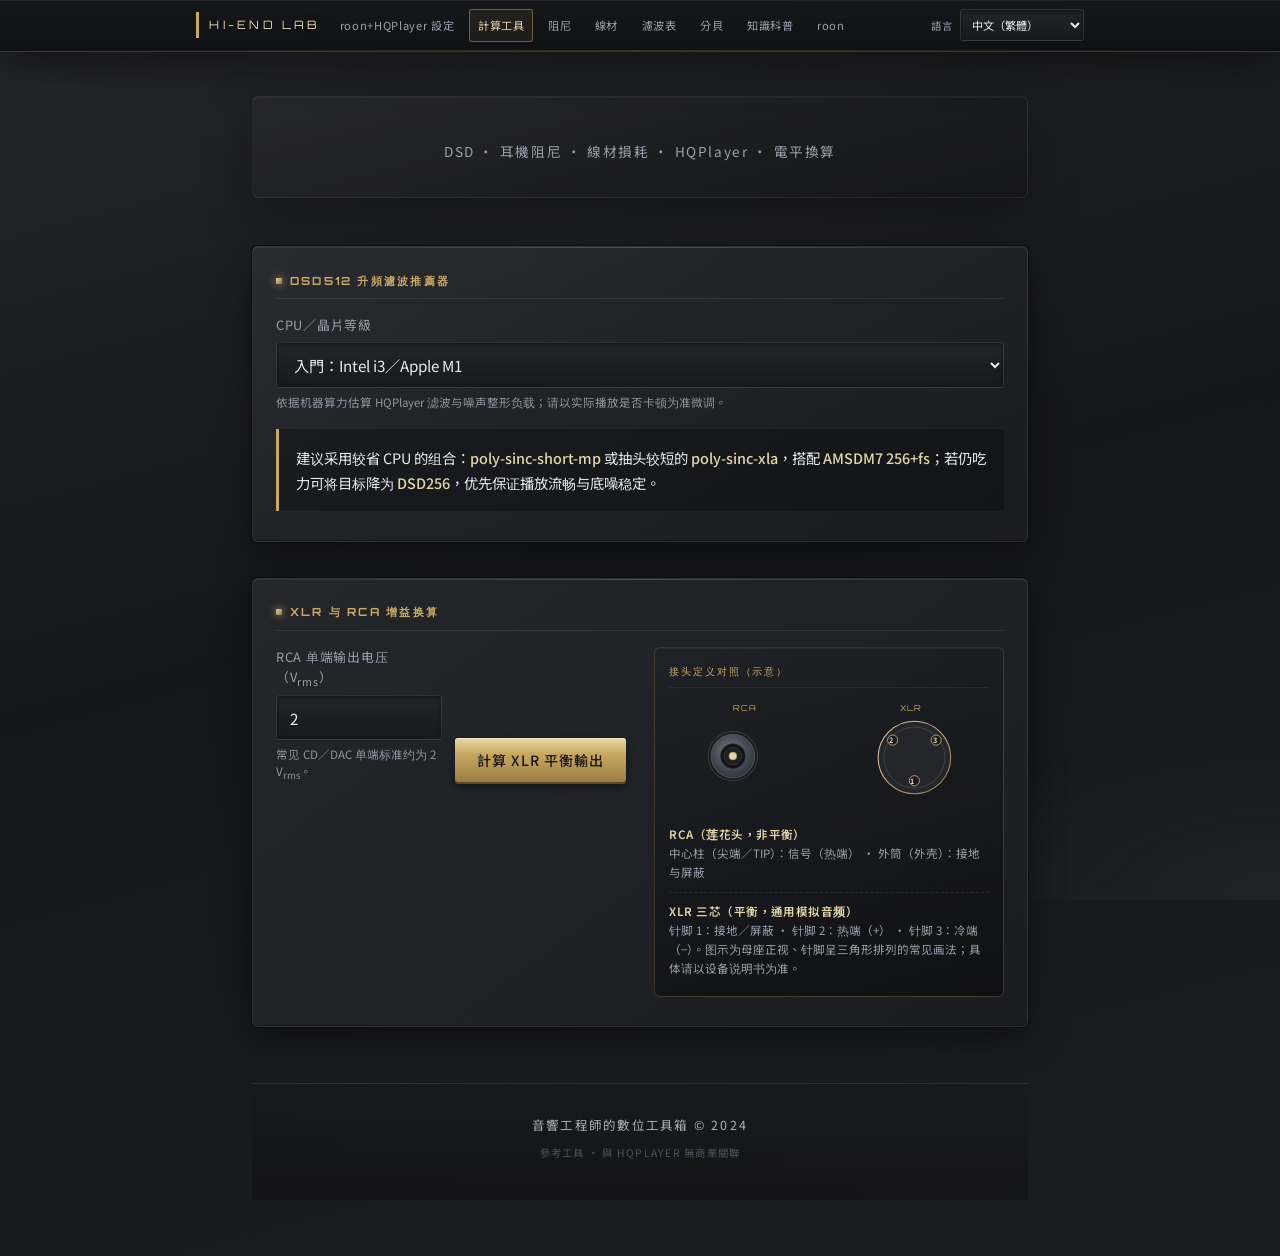
==== commit 439218dd: "update homepage" ====
--- a/index.html
+++ b/index.html
@@ -6,7 +6,7 @@
   <title>發燒級數位音訊計算機</title>
   <link rel="preconnect" href="https://fonts.googleapis.com" />
   <link rel="preconnect" href="https://fonts.gstatic.com" crossorigin />
-  <link href="https://fonts.googleapis.com/css2?family=Noto+Sans+Arabic:wght@400;500;700&family=Noto+Sans:wght@400;500;700&family=Noto+Sans+JP:wght@400;500;700&family=Noto+Sans+SC:wght@400;500;700&family=Noto+Sans+TC:wght@400;500;700&family=Orbitron:wght@500;700&display=swap" rel="stylesheet" />
+  <link href="https://fonts.googleapis.com/css2?family=Noto+Sans:wght@400;500;700&family=Noto+Sans+JP:wght@400;500;700&family=Noto+Sans+SC:wght@400;500;700&family=Noto+Sans+TC:wght@400;500;700&family=Orbitron:wght@500;700&display=swap" rel="stylesheet" />
   <link rel="stylesheet" href="hiend-common.css" />
 </head>
 <body class="lang-zh-TW">
@@ -14,24 +14,22 @@
     <div class="site-nav-inner">
       <a class="nav-brand" href="#top" id="nav-brand-text">Hi-End Lab</a>
       <div class="nav-links">
-        <a href="#section-tools" id="nav-link-tools">計算工具</a>
-        <a href="damping.html" id="nav-damping">阻尼</a>
-        <a href="cable.html" id="nav-cable">線材</a>
-        <a href="hq-filters.html" id="nav-hq">濾波表</a>
-        <a href="db.html" id="nav-db">dB</a>
-        <a href="knowledge.html" id="nav-link-knowledge">知識科普</a>
-        <a href="roon.html" id="nav-roon">roon</a>
+        <a href="roon-hqp-guide.html" id="nav-roon-hqp"></a>
+        <a href="#section-tools" id="nav-link-tools"></a>
+        <a href="damping.html" id="nav-damping"></a>
+        <a href="cable.html" id="nav-cable"></a>
+        <a href="hq-filters.html" id="nav-hq"></a>
+        <a href="db.html" id="nav-db"></a>
+        <a href="knowledge.html" id="nav-link-knowledge"></a>
+        <a href="roon.html" id="nav-roon"></a>
       </div>
       <div class="nav-actions">
-        <label for="lang-select" id="i18n-lang-label">語言</label>
+        <label for="lang-select" id="i18n-lang-label"></label>
         <select id="lang-select" aria-label="Language">
           <option value="en">English</option>
-          <option value="de">Deutsch</option>
-          <option value="ru">Русский</option>
-          <option value="ar">العربية</option>
           <option value="ja">日本語</option>
           <option value="zh-CN">中文（简体）</option>
-          <option value="zh-TW">中文（繁體）</option>
+          <option value="zh-TW" selected>中文（繁體）</option>
         </select>
       </div>
     </div>
@@ -76,10 +74,25 @@
                 />
                 <p id="rca-hint" class="hint"></p>
               </div>
-              <button type="button" class="btn-3d" id="btn-calc">計算 XLR 平衡輸出</button>
+                <button type="button" class="btn-3d" id="btn-calc">計算 XLR 平衡輸出</button>
             </div>
             <div id="xlr-result" class="result-block" hidden>
               <div class="result-value" id="xlr-value"></div>
+              <div id="xlr-volt-bars" class="xlr-volt-bars" hidden>
+                <div class="xlr-bar-row" aria-hidden="true">
+                  <div class="xlr-bar-caption" id="xlr-bar-rca-caption"></div>
+                  <div class="xlr-bar-track">
+                    <div class="xlr-bar-fill"></div>
+                  </div>
+                </div>
+                <div class="xlr-bar-row" aria-hidden="true">
+                  <div class="xlr-bar-caption" id="xlr-bar-xlr-caption"></div>
+                  <div class="xlr-bar-track">
+                    <div class="xlr-bar-fill"></div>
+                  </div>
+                </div>
+                <p class="xlr-progress-hint" id="xlr-progress-hint"></p>
+              </div>
               <p class="result-note" id="xlr-note"></p>
             </div>
           </div>
@@ -87,26 +100,31 @@
             <p class="connector-chart-title" id="connector-chart-title"></p>
             <div class="connector-svg-wrap">
               <svg viewBox="0 0 440 156" role="img" xmlns="http://www.w3.org/2000/svg" aria-labelledby="svg-conn-desc">
-                <title id="svg-conn-desc">RCA plug and XLR female socket pin numbering</title>
+                <title id="svg-conn-desc">RCA male phono plug face view (tip center, sleeve barrel); XLR female socket pin numbering</title>
                 <defs>
                   <linearGradient id="metalGrad" x1="0%" y1="0%" x2="0%" y2="100%">
                     <stop offset="0%" style="stop-color:#6b6e76" />
                     <stop offset="100%" style="stop-color:#3a3c42" />
                   </linearGradient>
+                  <radialGradient id="rcaSleeveGrad" cx="45%" cy="40%" r="65%">
+                    <stop offset="0%" style="stop-color:#7a7e88" />
+                    <stop offset="55%" style="stop-color:#4a4d56" />
+                    <stop offset="100%" style="stop-color:#2d3036" />
+                  </radialGradient>
                   <linearGradient id="goldStroke" x1="0%" y1="0%" x2="100%" y2="100%">
                     <stop offset="0%" style="stop-color:#e4d4a8" />
                     <stop offset="100%" style="stop-color:#8b7340" />
                   </linearGradient>
                 </defs>
                 <text x="88" y="18" fill="#c9a962" font-family="Orbitron, sans-serif" font-size="11" letter-spacing="0.15em">RCA</text>
-                <rect x="28" y="36" width="120" height="36" rx="4" fill="url(#metalGrad)" stroke="#5a5d65" stroke-width="1" />
-                <rect x="36" y="44" width="28" height="20" rx="2" fill="#2a2c30" stroke="#c9a962" stroke-width="0.8" />
-                <text x="41" y="58" fill="#e4d4a8" font-size="9" font-weight="600">TIP</text>
-                <rect x="68" y="46" width="72" height="16" rx="2" fill="#1e1f22" stroke="#6b6e76" stroke-width="0.6" />
-                <path d="M 148 54 L 168 54" stroke="#c9a962" stroke-width="1.2" fill="none" opacity="0.65" />
-                <ellipse cx="88" cy="118" rx="34" ry="13" fill="none" stroke="#5a5d65" stroke-width="1" />
-                <circle cx="88" cy="118" r="10" fill="#3a3c42" stroke="#c9a962" stroke-width="1" />
-                <circle cx="88" cy="118" r="4" fill="#e4d4a8" />
+                <!-- Male RCA (phono): looking at the mating face — outer barrel = sleeve (GND), center pin = tip (hot) -->
+                <g>
+                  <circle cx="88" cy="80" r="34" fill="#1a1b1e" stroke="#4a4d56" stroke-width="1" />
+                  <circle cx="88" cy="80" r="30" fill="url(#rcaSleeveGrad)" stroke="#5a5d65" stroke-width="1.1" />
+                  <circle cx="88" cy="80" r="17" fill="#121316" stroke="#2a2c30" stroke-width="0.9" />
+                  <circle cx="88" cy="80" r="12" fill="#1e1f22" stroke="#3a3c42" />
+                  <circle cx="88" cy="80" r="5.5" fill="#e4d4a8" stroke="#8b7340" stroke-width="0.75" />
+                </g>
 
                 <text x="318" y="18" fill="#c9a962" font-family="Orbitron, sans-serif" font-size="11" letter-spacing="0.15em">XLR</text>
                 <circle cx="338" cy="82" r="50" fill="#25262b" stroke="url(#goldStroke)" stroke-width="1.5" />
@@ -138,7 +156,7 @@
 
       /**
        * All UI strings per locale (embedded in HTML page).
-       * Keys: en, ja, zh-CN, zh-TW, ru, de, ar
+       * Keys: en, ja, zh-CN, zh-TW
        */
       var STRINGS = {
         en: {
@@ -149,6 +167,7 @@
           navTools: "Tools",
           navKnowledge: "Primer",
           navRoon: "roon",
+          navRoonHqp: "Roon + HQPlayer setup",
           navDamping: "DF",
           navCable: "Cable",
           navHq: "Filters",
@@ -250,7 +269,15 @@
               v +
               '</strong> V<sub>rms</sub> (RCA × 2)'
             );
-          }
+          },
+          xlrBarRcaCaptionHtml: function (v) {
+            return 'RCA single-ended <strong>' + v + "</strong> V<sub>rms</sub>";
+          },
+          xlrBarXlrCaptionHtml: function (v) {
+            return 'XLR balanced <strong>' + v + "</strong> V<sub>rms</sub>";
+          },
+          xlrProgressHint:
+            "⚡ That's double the voltage swing: turn the same volume knob and the music hits harder—balanced XLR also helps strip out common-mode noise."
         },
         ja: {
           htmlLang: "ja",
@@ -260,6 +287,7 @@
           navTools: "ツール",
           navKnowledge: "解説",
           navRoon: "roon",
+          navRoonHqp: "Roon＋HQPlayer 設定",
           navDamping: "DF",
           navCable: "ケーブル",
           navHq: "フィルタ",
@@ -361,7 +389,15 @@
               v +
               '</strong> V<sub>rms</sub>（RCA × 2）'
             );
-          }
+          },
+          xlrBarRcaCaptionHtml: function (v) {
+            return 'RCA アンバランス <strong>' + v + "</strong> V<sub>rms</sub>";
+          },
+          xlrBarXlrCaptionHtml: function (v) {
+            return 'XLR バランス <strong>' + v + "</strong> V<sub>rms</sub>";
+          },
+          xlrProgressHint:
+            "⚡ 電圧は約2倍＝同じボリューム位置でもより力強く。XLR バランス伝送は同相ノイズ対策にも有利です。"
         },
         "zh-CN": {
           htmlLang: "zh-Hans",
@@ -371,12 +407,11 @@
           navTools: "计算工具",
           navKnowledge: "知识科普",
           navRoon: "roon",
+          navRoonHqp: "roon+HQPlayer 设置",
           navDamping: "阻尼",
           navCable: "线材",
           navHq: "滤波表",
           navDb: "分贝",
-          brandLine: "Hi-End Digital Audio Lab",
-          pageTitle: "发烧级数字音频计算器",
           subtitle: "DSD · 耳机阻尼 · 线材损耗 · HQPlayer · 电平换算",
           dsdPanelTitle: "DSD512 升频滤波推荐",
           cpuLabel: "CPU／芯片等级",
@@ -471,8 +506,17 @@
               v +
               "</strong> V<sub>rms</sub>（RCA × 2）"
             );
-          }
+          },
+          xlrBarRcaCaptionHtml: function (v) {
+            return "RCA 单端 <strong>" + v + "</strong> V<sub>rms</sub>";
+          },
+          xlrBarXlrCaptionHtml: function (v) {
+            return "XLR 平衡 <strong>" + v + "</strong> V<sub>rms</sub>";
+          },
+          xlrProgressHint:
+            "⚡ 推力直接翻倍！转动相同的音量旋钮，您会听到更饱满的力量，且背景杂音完全消失。"
         },
+
         "zh-TW": {
           htmlLang: "zh-Hant",
           docTitle: "發燒級數位音訊計算機",
@@ -481,12 +525,11 @@
           navTools: "計算工具",
           navKnowledge: "知識科普",
           navRoon: "roon",
+          navRoonHqp: "roon+HQPlayer 設定",
           navDamping: "阻尼",
           navCable: "線材",
           navHq: "濾波表",
           navDb: "分貝",
-          brandLine: "Hi-End Digital Audio Lab",
-          pageTitle: "發燒級數位音訊計算機",
           subtitle: "DSD · 耳機阻尼 · 線材損耗 · HQPlayer · 電平換算",
           dsdPanelTitle: "DSD512 升頻濾波推薦器",
           cpuLabel: "CPU／晶片等級",
@@ -495,78 +538,78 @@
           tierUpper: "進階：Intel i7／Apple M2 Pro",
           tierHigh: "高階：Intel i9／Apple M3 Max",
           dsdHint:
-            "依機器算力推估 HQPlayer 濾波與噪音整形負載；實際請依播放是否卡頓微調。",
+            "依据机器算力估算 HQPlayer 滤波与噪声整形负载；请以实际播放是否卡顿为准微调。",
           hqEntry:
-            "建議採用較省 CPU 的組合：<strong>poly-sinc-short-mp</strong> 或抽頭較短的 <strong>poly-sinc-xla</strong>，搭配 <strong>AMSDM7 256+fs</strong>；若仍吃力可將目標降為 <strong>DSD256</strong>，優先維持播放流暢與底噪穩定。",
+            "建议采用较省 CPU 的组合：<strong>poly-sinc-short-mp</strong> 或抽头较短的 <strong>poly-sinc-xla</strong>，搭配 <strong>AMSDM7 256+fs</strong>；若仍吃力可将目标降为 <strong>DSD256</strong>，优先保证播放流畅与底噪稳定。",
           hqMid:
-            "建議使用 <strong>poly-sinc-xla</strong> 搭配 <strong>AMSDM7 512+fs</strong>；CPU 仍有餘裕時可逐步嘗試更高階濾波或更接近 <strong>DSD512</strong> 的設定，並以實際卡頓與溫度為準微調。",
+            "建议使用 <strong>poly-sinc-xla</strong> 搭配 <strong>AMSDM7 512+fs</strong>；CPU 仍有裕量时可逐步尝试更高阶滤波或更接近 <strong>DSD512</strong> 的设置，并以实际卡顿与温度为准微调。",
           hqUpper:
-            "此級別典型對應 <strong>Intel Core i7</strong>（第 12 代起常見 <strong>P-core／E-core</strong> 混合架構，實際核心數依型號而定）或 <strong>Apple M2 Pro</strong>（約 <strong>10～12 CPU 核心級</strong>持續算力），足以負荷較長抽頭濾波。建議主線：<strong>poly-sinc-xla</strong> 或 <strong>poly-sinc-long-hp</strong> 搭配 <strong>AMSDM7 512+fs</strong>；若工作管理員／活動監視器顯示 CPU 長期低於約 <strong>65～75%</strong>，可嘗試 <strong>poly-sinc-gauss-long-hp</strong> 並將目標推向 <strong>DSD512</strong>，SDM 可先試 <strong>AMSDM7EC 256+fs</strong> 再逐步升到 <strong>512+fs</strong>。請將 HQPlayer 緩衝維持在約 <strong>100～250 ms</strong>（視 ASIO／CoreAudio 裝置而定）以降低欠載風險。",
+            "该档位通常对应 <strong>Intel Core i7</strong>（第 12 代及以后常见 <strong>P+E 性能／能效核</strong>，核心数以具体型号为准）或 <strong>Apple M2 Pro</strong>（约 <strong>10～12 CPU 核心级</strong>持续算力），足以驱动较长抽头滤波。建议主线：<strong>poly-sinc-xla</strong> 或 <strong>poly-sinc-long-hp</strong> 搭配 <strong>AMSDM7 512+fs</strong>；若任务管理器／活动监视器中 CPU 长期低于约 <strong>65～75%</strong>，可尝试 <strong>poly-sinc-gauss-long-hp</strong> 并向 <strong>DSD512</strong> 推进，SDM 可先试 <strong>AMSDM7EC 256+fs</strong> 再升到 <strong>512+fs</strong>。请将 HQPlayer 缓冲维持在约 <strong>100～250 ms</strong>（视 ASIO／CoreAudio 而定）以降低欠载风险。",
           hqHigh:
-            "推薦使用 <strong>poly-sinc-gauss-xla</strong> 搭配 <strong>AMSDM7EC 512+fs</strong> 以達到完美 <strong>DSD512</strong>；請確認散熱與電源餘裕，並依曲目取樣率檢查 ASIO／CoreAudio 緩衝是否足夠。",
-          xlrPanelTitle: "XLR vs RCA 增益換算",
-          rcaLabelHtml: 'RCA 單端輸出電壓（V<sub>rms</sub>）',
-          rcaHint: "常見 CD／DAC 單端標準約為 2 V<sub>rms</sub>。",
+            "推荐使用 <strong>poly-sinc-gauss-xla</strong> 搭配 <strong>AMSDM7EC 512+fs</strong> 以追求完整 <strong>DSD512</strong>；请确认散热与电源裕量，并按曲目采样率检查 ASIO／CoreAudio 缓冲是否足够。",
+          xlrPanelTitle: "XLR 与 RCA 增益换算",
+          rcaLabelHtml: 'RCA 单端输出电压（V<sub>rms</sub>）',
+          rcaHint: "常见 CD／DAC 单端标准约为 2 V<sub>rms</sub>。",
           btnCalc: "計算 XLR 平衡輸出",
           xlrNote:
-            "全系統採用 XLR 傳輸能顯著提升動態範圍並抵銷共模雜訊。",
-          connectorDiagramTitle: "接頭定義對照（示意）",
+            "全系统采用 XLR 传输有助于提升动态范围并抵消共模噪声。",
+          connectorDiagramTitle: "接头定义对照（示意）",
           connectorLegendHtml:
-            '<div class="legend-block"><strong>RCA（梅花頭，單端／非平衡）</strong><br />中心尖端（TIP）：訊號（熱端） · 外圍桶身（SLEEVE）：接地與屏蔽</div><div class="legend-block"><strong>XLR 三芯（平衡，常見類比音訊）</strong><br />Pin 1：接地／屏蔽 · Pin 2：熱端（+） · Pin 3：冷端（−）。圖示為母座正面視角、三腳呈三角形之示意；實際鍵位依品牌／機種而異，請以設備手冊為準。</div>',
-          dampingTitle: "阻抗匹配 · 阻尼係數（DF）",
+            '<div class="legend-block"><strong>RCA（莲花头，非平衡）</strong><br />中心柱（尖端／TIP）：信号（热端） · 外筒（外壳）：接地与屏蔽</div><div class="legend-block"><strong>XLR 三芯（平衡，通用模拟音频）</strong><br />针脚 1：接地／屏蔽 · 针脚 2：热端（+） · 针脚 3：冷端（−）。图示为母座正视、针脚呈三角形排列的常见画法；具体请以设备说明书为准。</div>',
+          dampingTitle: "阻抗匹配 · 阻尼系数（DF）",
           dampingHint:
-            "DF ≈ 耳機阻抗 ÷ 擴大機輸出阻抗。輸出阻抗越高，DF 越低，低頻控制力可能變差。",
-          dampingHpLabel: "耳機阻抗（Ω）",
-          dampingAmpLabel: "擴大機輸出阻抗（Ω）",
+            "DF ≈ 耳机阻抗 ÷ 放大器输出阻抗。输出阻抗越高，DF 越低，低频控制力可能变差。",
+          dampingHpLabel: "耳机阻抗（Ω）",
+          dampingAmpLabel: "放大器输出阻抗（Ω）",
           btnDamping: "計算阻尼係數",
           dampingIdealHtml:
-            'DF → <strong>∞</strong> <span style="opacity:.75">（理想 0 Ω 訊號源）</span>',
+            'DF → <strong>∞</strong> <span style="opacity:.75">（理想 0 Ω 音源）</span>',
           dampingResultHtml: function (df) {
             return "DF ≈ <strong>" + df.toFixed(2) + "</strong>";
           },
           dampingResultExplain:
-            "經驗上常聽到 DF＞8 等說法，實際聽感仍取決於單體與阻尼網路。",
+            "经验上常提到 DF＞8 等参考值，实际听感仍取决于耳机单元与阻尼网络。",
           errDamping: "請輸入有效阻抗（耳機須為正數，輸出須≥0）。",
-          cableTitle: "線材長度 · 電平損耗估算",
+          cableTitle: "线材长度 · 电平损耗估算",
           cableHint:
-            "面向線路級長距離佈線的簡化電阻模型，粗估衰減；非傳輸線模擬。",
-          cableLenLabel: "線材長度（m）",
-          cablePresetLabel: "銅導體約 Ω／每米（單芯）",
-          cablePresetHeavy: "約 0.12 Ω/m · 較細／長距離",
-          cablePresetMid: "約 0.08 Ω/m · 常見工程線材",
-          cablePresetLight: "約 0.04 Ω/m · 較粗／短距離",
-          cableLoadLabel: "後級負載阻抗 Z（Ω）",
+            "面向线路级长距离传输的简化电阻模型，用于粗估压降；非传输线仿真。",
+          cableLenLabel: "线材长度（m）",
+          cablePresetLabel: "铜芯约 Ω／每米（单根导体）",
+          cablePresetHeavy: "约 0.12 Ω/m · 较细／长线",
+          cablePresetMid: "约 0.08 Ω/m · 常见工程线缆",
+          cablePresetLight: "约 0.04 Ω/m · 较粗／短线",
+          cableLoadLabel: "下一级负载阻抗 Z（Ω）",
           cableModelHint:
-            "串聯近似：R<sub>線</sub> ≈ 2 × 長度 × Ω/m（往返）。損耗 dB = 20·log<sub>10</sub>(Z/(Z+R<sub>線</sub>))。",
+            "串联近似：R<sub>线</sub> ≈ 2 × 长度 × Ω/m（往返）。损耗 dB = 20·log<sub>10</sub>(Z/(Z+R<sub>线</sub>))。",
           btnCable: "估算衰減",
           cableResultHtml: function (lossDb, ratioV, rWire) {
             return (
-              "約 <strong>" +
+              "约 <strong>" +
               lossDb.toFixed(3) +
-              "</strong> dB · 電壓比 <strong>" +
+              "</strong> dB · 电压比 <strong>" +
               ratioV.toFixed(5) +
-              "</strong> · R<sub>線</sub> ≈ <strong>" +
+              "</strong> · R<sub>线</sub> ≈ <strong>" +
               rWire.toFixed(2) +
               "</strong> Ω"
             );
           },
           cableResultExplain:
-            "線路輸入阻抗偏高時，除非線材極長且細，絕對損耗通常很小。正式工程請依 AWG 表選線。",
+            "线路输入阻抗很高时，除非线极长且细，绝对损耗通常很小。工程布线请查 AWG 表。",
           errCable: "請確認長度、線材類型與負載為正。",
-          hqFilterTitle: "HQPlayer 濾波器對照表（參考）",
+          hqFilterTitle: "HQPlayer 滤波器对照表（参考）",
           hqFilterIntro:
-            "教學向摘要；版本差異大。<strong>1×</strong> 表示該階段輸出取樣率與輸入相同；<strong>N×</strong> 表示先做整數倍升頻再送 SDM，CPU 較重但濾波自由度較大。",
+            "教学向摘要；版本差异大。<strong>1×</strong> 表示该阶段输出采样率与输入相同；<strong>N×</strong> 表示先做整数倍升频再送 SDM，CPU 负载更高但滤波自由度更大。",
           hqFilterTableHtml:
-            '<table class="hq-compare-table"><thead><tr><th scope="col">濾波／概念</th><th scope="col">負載感</th><th scope="col">適用情境（經驗）</th></tr></thead><tbody><tr><td><code>1×</code></td><td>較輕</td><td>不改速率直接噪聲整形 — 省算力、先求穩定播放。</td></tr><tr><td><code>N×</code>（2×／4×…）</td><td>較重</td><td>升頻後再 SDM — 與 CPU 等級、緩衝一起調。</td></tr><tr><td><code>poly-sinc-short-mp</code></td><td>最短抽頭</td><td>入門算力、長時間聆聽優先流暢。</td></tr><tr><td><code>poly-sinc-xla</code></td><td>中長 XL</td><td>中階 CPU 的日常平衡選項。</td></tr><tr><td><code>poly-sinc-long-hp</code> 等</td><td>長 sinc</td><td>散熱與緩衝有餘裕再開。</td></tr><tr><td><code>poly-sinc-gauss-*</code></td><td>高斯窗 · 最重</td><td>旗艦算力、追求高倍率 DSD 路徑。</td></tr><tr><td>最小相位／線性相位</td><td>預鈴／延遲取捨</td><td><code>-mp</code> 與 <code>-lp</code> 影響脈衝響應形狀。</td></tr></tbody></table>',
-          dbTitle: "互動式音量換算 · dB ↔ 電壓倍數",
+            '<table class="hq-compare-table"><thead><tr><th scope="col">滤波／概念</th><th scope="col">负载感</th><th scope="col">适用场景（经验）</th></tr></thead><tbody><tr><td><code>1×</code></td><td>较轻</td><td>不改速率直接噪声整形 — 省 CPU、先求稳定。</td></tr><tr><td><code>N×</code>（2×／4×…）</td><td>较重</td><td>升频后再 SDM — 与 CPU 档位、缓冲联动调节。</td></tr><tr><td><code>poly-sinc-short-mp</code></td><td>最短抽头</td><td>入门算力、长时间播放优先流畅。</td></tr><tr><td><code>poly-sinc-xla</code></td><td>中长 XL</td><td>中端 CPU 的日常平衡选项。</td></tr><tr><td><code>poly-sinc-long-hp</code> 等</td><td>长 sinc</td><td>散热与缓冲有余量时再开。</td></tr><tr><td><code>poly-sinc-gauss-*</code></td><td>高斯窗 · 最重</td><td>旗舰算力、追求高倍率 DSD 路径。</td></tr><tr><td>最小相位／线性相位</td><td>预铃／延迟取舍</td><td><code>-mp</code> 与 <code>-lp</code> 影响脉冲响应形状。</td></tr></tbody></table>',
+          dbTitle: "交互式音量换算 · dB ↔ 电压倍",
           dbHint:
-            "相對電平 ΔdB：電壓乘以 10<sup>Δ/20</sup>。+6 dB ≈ 電壓 ×2；-6 dB ≈ ×0.5。",
-          dbLabel: "電平變化 ΔdB",
+            "相对电平 ΔdB：电压乘以 10<sup>Δ/20</sup>。+6 dB ≈ 电压 ×2；-6 dB ≈ ×0.5。",
+          dbLabel: "电平变化 ΔdB",
           dbResultHtml: function (ratio, db) {
             return (
               "Δ = <strong>" +
               db +
-              "</strong> dB → 電壓 × <strong>" +
+              "</strong> dB → 电压 × <strong>" +
               ratio.toFixed(5) +
               "</strong>"
             );
@@ -577,343 +620,20 @@
           errVoltage: "請輸入有效的非負電壓數值。",
           xlrResultHtml: function (v) {
             return (
-              "對應 XLR 平衡輸出約為 <strong>" +
+              "对应 XLR 平衡输出约为 <strong>" +
               v +
               "</strong> V<sub>rms</sub>（RCA × 2）"
             );
-          }
-        },
-        ru: {
-          htmlLang: "ru",
-          docTitle: "Цифровой аудиокалькулятор для аудиофилов · Hi-End Lab",
-          langLabel: "Язык",
-          navBrandText: "Hi-End Lab",
-          navTools: "Инструменты",
-          navKnowledge: "Обзор",
-          navRoon: "roon",
-          navDamping: "Демпф.",
-          navCable: "Кабель",
-          navHq: "Фильтры",
-          navDb: "дБ",
-          brandLine: "Hi-End Digital Audio Lab",
-          pageTitle: "Цифровой аудиокалькулятор для аудиофилов",
-          subtitle: "DSD · наушники · кабели · HQPlayer · уровень",
-          dsdPanelTitle: "Помощник по апсемплингу и фильтрам DSD512",
-          cpuLabel: "Класс CPU / SoC",
-          tierEntry: "Начальный: Intel i3 / Apple M1",
-          tierMid: "Средний: Intel i5 / Apple M2",
-          tierUpper: "Выше среднего: Intel i7 / Apple M2 Pro",
-          tierHigh: "Топовый: Intel i9 / Apple M3 Max",
-          dsdHint:
-            "Оценка нагрузки фильтров HQPlayer и шумоподавления по классу CPU — подстраивайте при заикании воспроизведения.",
-          hqEntry:
-            "Берите более лёгкую связку: <strong>poly-sinc-short-mp</strong> или более короткий <strong>poly-sinc-xla</strong> с <strong>AMSDM7 256+fs</strong>. Если всё ещё тяжело — цельтесь в <strong>DSD256</strong>: сначала стабильное воспроизведение и фон.",
-          hqMid:
-            "Попробуйте <strong>poly-sinc-xla</strong> с <strong>AMSDM7 512+fs</strong>. Если есть запас CPU — шагайте к более тяжёлым фильтрам или ближе к <strong>DSD512</strong>; ориентируйтесь на дропауты и температуру.",
-          hqUpper:
-            "Обычно соответствует <strong>Intel Core i7</strong> (гибридные ядра <strong>P+E</strong>, число зависит от поколения) или <strong>Apple M2 Pro</strong> (около <strong>10–12 ядер</strong> класса CPU). База: <strong>poly-sinc-xla</strong> или <strong>poly-sinc-long-hp</strong> с <strong>AMSDM7 512+fs</strong>. Если при воспроизведении CPU ниже ~<strong>65–75%</strong>, можно пробовать <strong>poly-sinc-gauss-long-hp</strong> к <strong>DSD512</strong>; SDM начинайте с <strong>AMSDM7EC 256+fs</strong>, затем <strong>512+fs</strong>. Буфер HQPlayer держите около <strong>100–250 ms</strong> (зависит от драйвера).",
-          hqHigh:
-            "Для полного <strong>DSD512</strong>: <strong>poly-sinc-gauss-xla</strong> с <strong>AMSDM7EC 512+fs</strong>. Следите за охлаждением и БП; проверьте буферы ASIO/CoreAudio под каждый sample rate.",
-          xlrPanelTitle: "Пересчёт уровня XLR и RCA",
-          rcaLabelHtml: 'Выход RCA, несимметричный (V<sub>rms</sub>)',
-          rcaHint: "Типичный уровень CD/DAC несимметрично около 2 V<sub>rms</sub>.",
-          btnCalc: "Рассчитать симметричный выход XLR",
-          xlrNote:
-            "Симметричная цепочка XLR помогает динамическому диапазону и подавлению синфазных помех.",
-          connectorDiagramTitle: "РАСПИНОВКА РАЗЪЁМОВ",
-          connectorLegendHtml:
-            '<div class="legend-block"><strong>RCA (несимметричный)</strong><br />Центральный штырь (Tip): сигнал · Внешний экран (Sleeve): земля и экран</div><div class="legend-block"><strong>XLR 3-pin (симметричный)</strong><br />Pin 1: земля/экран · Pin 2: горячий (+) · Pin 3: холодный (−). Рисунок: розетка, вид спереди — схематично; сверяйтесь с мануалом устройства.</div>',
-          dampingTitle: "Демпфирование наушников (DF)",
-          dampingHint:
-            "DF ≈ Z<sub>наушники</sub> ÷ Z<sub>вых.усилителя</sub>. Выше выходной импеданс усилителя — ниже DF и слабее контроль НЧ.",
-          dampingHpLabel: "Импеданс наушников (Ω)",
-          dampingAmpLabel: "Выходной Z усилителя (Ω)",
-          btnDamping: "Рассчитать DF",
-          dampingIdealHtml:
-            'DF → <strong>∞</strong> <span style="opacity:.75">(идеал: 0 Ω)</span>',
-          dampingResultHtml: function (df) {
-            return "DF ≈ <strong>" + df.toFixed(2) + "</strong>";
-          },
-          dampingResultExplain:
-            "Часто упоминают DF > 8 как ориентир; реальный звук зависит от драйвера и схемы демпфирования.",
-          errDamping: "Введите корректные импедансы (наушники > 0, выход ≥ 0).",
-          cableTitle: "Длина кабеля — потери уровня (оценка)",
-          cableHint:
-            "Упрощённая резистивная модель линейного уровня для длинных линий; не модель линии передачи.",
-          cableLenLabel: "Длина кабеля (м)",
-          cablePresetLabel: "Медь ≈ Ω на проводник / м",
-          cablePresetHeavy: "~0,12 Ω/м · тонкий / длинный",
-          cablePresetMid: "~0,08 Ω/м · студийный типовой",
-          cablePresetLight: "~0,04 Ω/м · толще / короче",
-          cableLoadLabel: "Импеданс нагрузки Z (Ω)",
-          cableModelHint:
-            "Последовательная модель: R<sub>каб</sub> ≈ 2 × длина × Ω/м (туда-обратно). Потери<sub>dB</sub> = 20·log<sub>10</sub>(Z<sub>н</sub> / (Z<sub>н</sub> + R<sub>каб</sub>)).",
-          btnCable: "Оценить затухание",
-          cableResultHtml: function (lossDb, ratioV, rWire) {
-            return (
-              "≈ <strong>" +
-              lossDb.toFixed(3) +
-              "</strong> дБ · отн. напряжения <strong>" +
-              ratioV.toFixed(5) +
-              "</strong> · R<sub>каб</sub> ≈ <strong>" +
-              rWire.toFixed(2) +
-              "</strong> Ω"
-            );
-          },
-          cableResultExplain:
-            "При высоком Z<sub>н</sub> (типичный линейный вход) абсолютные потери малы, если кабель не очень длинный и тонкий. Для инсталляций сверяйтесь с таблицами AWG.",
-          errCable: "Укажите длину ≥ 0, корректный пресет Ω/м и нагрузку > 0.",
-          hqFilterTitle: "Сравнение фильтров HQPlayer (справочно)",
-          hqFilterIntro:
-            "Учебный обзор; сборки отличаются. Суффиксы <code>-mp</code> (минимальная фаза) и <code>-lp</code> (линейная фаза) меняют звон/задержку. <strong>1×</strong> — выходная частота равна входной на этапе; <strong>N×</strong> — целочисленный апсемплинг перед SDM, тяжелее для CPU.",
-          hqFilterTableHtml:
-            '<table class="hq-compare-table" dir="ltr"><thead><tr><th scope="col">Фильтр / концепция</th><th scope="col">Нагрузка</th><th scope="col">Типичный сценарий</th></tr></thead><tbody><tr><td><code>1×</code></td><td>Легче</td><td>Без смены частоты до SDM — проверка запаса CPU.</td></tr><tr><td><code>N×</code> (2×/4×/…)</td><td>Тяжелее</td><td>Апсемплинг перед шумоподавлением — согласуйте длину sinc с CPU.</td></tr><tr><td><code>poly-sinc-short-mp</code></td><td>Самый лёгкий</td><td>Ноутбуки / слабые CPU; без дропаутов.</td></tr><tr><td><code>poly-sinc-xla</code></td><td>Средняя</td><td>Баланс на «среднем» CPU.</td></tr><tr><td><code>poly-sinc-long-hp</code></td><td>Длинный sinc</td><td>Если термалы и буфер позволяют.</td></tr><tr><td><code>poly-sinc-gauss-*</code></td><td>Максимум</td><td>Топовые ПК / Apple Silicon, цель DSD512.</td></tr><tr><td>Мин. фаза / лин. фаза</td><td>Задержка / предзвон</td><td><code>-mp</code> и <code>-lp</code> меняют импульсный отклик.</td></tr></tbody></table>',
-          dbTitle: "Интерактивно: дБ ↔ отношение напряжения",
-          dbHint:
-            "Относительный уровень ΔdB умножает амплитуду на 10<sup>ΔdB/20</sup>. +6 дБ ≈ ×2 напряжения; −6 дБ ≈ ×0,5.",
-          dbLabel: "Изменение уровня ΔdB",
-          dbResultHtml: function (ratio, db) {
-            return (
-              "Δ = <strong>" +
-              db +
-              "</strong> дБ → напряжение × <strong>" +
-              ratio.toFixed(5) +
-              "</strong>"
-            );
-          },
-          errDb: "Введите корректное число.",
-          footerCopy: "Цифровой набор инженера по звуку © 2024",
-          footerNote: "СПРАВОЧНЫЙ ИНСТРУМЕНТ · НЕ СВЯЗАН С HQPLAYER",
-          errVoltage: "Введите корректное неотрицательное напряжение.",
-          xlrResultHtml: function (v) {
-            return (
-              "Симметричный XLR ≈ <strong>" +
-              v +
-              "</strong> V<sub>rms</sub> (RCA × 2)"
-            );
-          }
-        },
-        de: {
-          htmlLang: "de",
-          docTitle: "Digital-Audio-Rechner für Audiophile · Hi-End Lab",
-          langLabel: "Sprache",
-          navBrandText: "Hi-End Lab",
-          navTools: "Werkzeuge",
-          navKnowledge: "Grundlagen",
-          navRoon: "roon",
-          navDamping: "Dämpfung",
-          navCable: "Kabel",
-          navHq: "Filter",
-          navDb: "dB",
-          brandLine: "Hi-End Digital Audio Lab",
-          pageTitle: "Digital-Audio-Rechner für Audiophile",
-          subtitle: "DSD · Kopfhörer · Kabel · HQPlayer · Pegel",
-          dsdPanelTitle: "DSD512 Upsampling- & Filter-Ratgeber",
-          cpuLabel: "CPU- / SoC-Klasse",
-          tierEntry: "Einstieg: Intel i3 / Apple M1",
-          tierMid: "Mitte: Intel i5 / Apple M2",
-          tierUpper: "Oberes Mittelfeld: Intel i7 / Apple M2 Pro",
-          tierHigh: "High-End: Intel i9 / Apple M3 Max",
-          dsdHint:
-            "HQPlayer-Filter- und Noise-Shaping-Last wird nach CPU-Klasse geschätzt — bei Stockern nachjustieren.",
-          hqEntry:
-            "Leichtere Last wählen: <strong>poly-sinc-short-mp</strong> oder kürzeres <strong>poly-sinc-xla</strong> mit <strong>AMSDM7 256+fs</strong>. Zu schwer? Zuerst <strong>DSD256</strong> anstreben — stabile Wiedergabe und Grundrauschen priorisieren.",
-          hqMid:
-            "<strong>poly-sinc-xla</strong> mit <strong>AMSDM7 512+fs</strong> probieren. Bei CPU-Reserve zu schwereren Filtern oder näher an <strong>DSD512</strong>; Dropouts und Thermik beobachten.",
-          hqUpper:
-            "Typisch vergleichbar mit <strong>Intel Core i7</strong> (Hybrid-<strong>P+E</strong>-Kerne, je Generation unterschiedlich) oder <strong>Apple M2 Pro</strong> (ca. <strong>10–12 CPU-Kerne</strong>). Basis: <strong>poly-sinc-xla</strong> oder <strong>poly-sinc-long-hp</strong> mit <strong>AMSDM7 512+fs</strong>. Bleibt die CPU beim Abspielen unter ~<strong>65–75%</strong>, sind <strong>poly-sinc-gauss-long-hp</strong> Richtung <strong>DSD512</strong> möglich; SDM mit <strong>AMSDM7EC 256+fs</strong> beginnen, dann <strong>512+fs</strong>. HQPlayer-Puffer ca. <strong>100–250 ms</strong> (treiberabhängig).",
-          hqHigh:
-            "Für volles <strong>DSD512</strong>: <strong>poly-sinc-gauss-xla</strong> mit <strong>AMSDM7EC 512+fs</strong>. Kühlung und Netzteil beachten; ASIO/CoreAudio-Puffer pro Sample-Rate prüfen.",
-          xlrPanelTitle: "XLR vs. RCA Pegelumrechnung",
-          rcaLabelHtml: 'RCA unsymmetrischer Ausgang (V<sub>rms</sub>)',
-          rcaHint: "Typischer CD/DAC-Einzelende-Pegel etwa 2 V<sub>rms</sub>.",
-          btnCalc: "Symmetrischen XLR-Ausgang berechnen",
-          xlrNote:
-            "Durchgängig XLR kann Dynamik und Gleichtaktunterdrückung verbessern.",
-          connectorDiagramTitle: "STECKERBELEGUNG",
-          connectorLegendHtml:
-            '<div class="legend-block"><strong>RCA (Cinch, unsymmetrisch)</strong><br />Mitteleiter (Tip): Signal · Außenleiter (Sleeve): Masse & Schirm</div><div class="legend-block"><strong>XLR 3-pol (symmetrisch)</strong><br />Pin 1: Masse/Schirm · Pin 2: heiß (+) · Pin 3: kalt (−). Abbildung: Buchse von vorne — dreieckige Pin-Anordnung; immer Handbuch des Geräts prüfen.</div>',
-          dampingTitle: "Kopfhörer-Dämpfungsfaktor (DF)",
-          dampingHint:
-            "DF ≈ Z<sub>Kopfhörer</sub> ÷ Z<sub>Ausgang(Verstärker)</sub>. Höherer Ausgangswiderstand senkt DF und kann Bass-Kontrolle lockern.",
-          dampingHpLabel: "Kopfhörerimpedanz (Ω)",
-          dampingAmpLabel: "Ausgangsimpedanz Verstärker (Ω)",
-          btnDamping: "DF berechnen",
-          dampingIdealHtml:
-            'DF → <strong>∞</strong> <span style="opacity:.75">(ideal 0 Ω Quelle)</span>',
-          dampingResultHtml: function (df) {
-            return "DF ≈ <strong>" + df.toFixed(2) + "</strong>";
-          },
-          dampingResultExplain:
-            "Faustregel: DF > 8 wird oft genannt; der Klang hängt vom Treiber und der Dämpfung ab.",
-          errDamping: "Gültige Impedanzen eingeben (Kopfhörer > 0, Ausgang ≥ 0).",
-          cableTitle: "Kabellänge — Pegelabfall (Schätzung)",
-          cableHint:
-            "Grobes ohmsches Modell für Line-Pegel auf langen Streifen; keine Leitungswellen-Simulation.",
-          cableLenLabel: "Kabellänge (m)",
-          cablePresetLabel: "Kupfer ≈ Ω pro Leiter / m",
-          cablePresetHeavy: "~0,12 Ω/m · dünn / lang",
-          cablePresetMid: "~0,08 Ω/m · typisches Studio-Mikrofonkabel",
-          cablePresetLight: "~0,04 Ω/m · dicker / kurz",
-          cableLoadLabel: "Lastimpedanz nachgeschaltet Z (Ω)",
-          cableModelHint:
-            "Reihenmodell: R<sub>Kabel</sub> ≈ 2 × Länge × Ω/m (Hin und Rück). Verlust<sub>dB</sub> = 20·log<sub>10</sub>(Z<sub>Last</sub> / (Z<sub>Last</sub> + R<sub>Kabel</sub>)).",
-          btnCable: "Dämpfung schätzen",
-          cableResultHtml: function (lossDb, ratioV, rWire) {
-            return (
-              "≈ <strong>" +
-              lossDb.toFixed(3) +
-              "</strong> dB · Spannungsverhältnis <strong>" +
-              ratioV.toFixed(5) +
-              "</strong> · R<sub>Kabel</sub> ≈ <strong>" +
-              rWire.toFixed(2) +
-              "</strong> Ω"
-            );
-          },
-          cableResultExplain:
-            "Bei hohem Z<sub>Last</sub> (typische Line-Eingänge) sind absolute Verluste meist klein, außer Kabel ist sehr lang und dünn. Für Installationen AWG-Tabellen nutzen.",
-          errCable: "Länge ≥ 0, gültiges Ω/m-Preset und Last > 0 angeben.",
-          hqFilterTitle: "HQPlayer-Filtervergleich (Referenz)",
-          hqFilterIntro:
-            "Überblick zu Bildungszwecken; Builds unterscheiden sich. Suffixe wie <code>-mp</code> (Minimalphase) vs. <code>-lp</code> (Linearphase) beeinflussen Ringing und Latenz. <strong>1×</strong>: Ausgangsrate gleich Eingangsrate; <strong>N×</strong>: ganzzahliges Upsampling vor SDM — höhere CPU-Last.",
-          hqFilterTableHtml:
-            '<table class="hq-compare-table" dir="ltr"><thead><tr><th scope="col">Filter / Konzept</th><th scope="col">CPU / subjektiv</th><th scope="col">Typisches Szenario</th></tr></thead><tbody><tr><td><code>1×</code></td><td>Leichter</td><td>PCM/DSD-Rate vor SDM unverändert — gut zum Testen der CPU-Reserve.</td></tr><tr><td><code>N×</code> (2×/4×/…)</td><td>Schwerer</td><td>Upsampling vor Noise Shaping — Tap-Länge und CPU abstimmen.</td></tr><tr><td><code>poly-sinc-short-mp</code></td><td>Kürzeste Taps</td><td>Einstiegs-CPUs; stabile Wiedergabe zuerst.</td></tr><tr><td><code>poly-sinc-xla</code></td><td>Mittel-langes XL-Fenster</td><td>Täglicher Kompromiss auf Mittelklasse-CPU.</td></tr><tr><td><code>poly-sinc-long-hp</code></td><td>Langes Sinc</td><td>Wenn Thermik und Puffer mitmachen.</td></tr><tr><td><code>poly-sinc-gauss-*</code></td><td>Schwerste Gauss-Varianten</td><td>High-End-PCs / Apple Silicon, Ziel DSD512.</td></tr><tr><td>Minimal- vs. Linearphase</td><td>Latenz / Vorläuten</td><td><code>-mp</code> vs. <code>-lp</code> ändern den Impuls.</td></tr></tbody></table>',
-          dbTitle: "Interaktiv dB ↔ Spannungsverhältnis",
-          dbHint:
-            "Relativer Pegel ΔdB multipliziert die Amplitude mit 10<sup>ΔdB/20</sup>. +6 dB ≈ Spannung ×2; −6 dB ≈ ×0,5.",
-          dbLabel: "Pegeländerung ΔdB",
-          dbResultHtml: function (ratio, db) {
-            return (
-              "Δ = <strong>" +
-              db +
-              "</strong> dB → Spannung × <strong>" +
-              ratio.toFixed(5) +
-              "</strong>"
-            );
-          },
-          errDb: "Bitte eine gültige Zahl eingeben.",
-          footerCopy: "Digitale Werkzeugkiste des Tontechnikers © 2024",
-          footerNote: "REFERENZTOOL · KEINE VERBINDUNG ZU HQPLAYER",
-          errVoltage: "Bitte eine gültige nicht-negative Spannung eingeben.",
-          xlrResultHtml: function (v) {
-            return (
-              "Symmetrischer XLR ca. <strong>" +
-              v +
-              "</strong> V<sub>rms</sub> (RCA × 2)"
-            );
-          }
-        },
-        ar: {
-          htmlLang: "ar",
-          docTitle: "حاسبة الصوت الرقمي للهواة · Hi-End Lab",
-          langLabel: "اللغة",
-          navBrandText: "Hi-End Lab",
-          navTools: "الأدوات",
-          navKnowledge: "مقدّمة",
-          navRoon: "roon",
-          navDamping: "التخميد",
-          navCable: "الكابلات",
-          navHq: "المرشحات",
-          navDb: "ديسيبل",
-          brandLine: "Hi-End Digital Audio Lab",
-          pageTitle: "حاسبة الصوت الرقمي للهواة",
-          subtitle: "DSD · سماعات · كابلات · HQPlayer · المستوى",
-          dsdPanelTitle: "مستشار ترقية التصفية لـ DSD512",
-          cpuLabel: "فئة المعالج / SoC",
-          tierEntry: "مبتدئ: Intel i3 / Apple M1",
-          tierMid: "متوسط: Intel i5 / Apple M2",
-          tierUpper: "فوق المتوسط: Intel i7 / Apple M2 Pro",
-          tierHigh: "مرتفع: Intel i9 / Apple M3 Max",
-          dsdHint:
-            "يُقدَّر حمل مرشحات HQPlayer وتشكيل الضجيج حسب فئة المعالج — اضبط يدويًا عند تقطيع التشغيل.",
-          hqEntry:
-            "فضّل حملًا أخف: <strong>poly-sinc-short-mp</strong> أو <strong>poly-sinc-xla</strong> أقصر مع <strong>AMSDM7 256+fs</strong>. إن بقي الثقيل، استهدف <strong>DSD256</strong> أولًا — ثبّت التشغيل والخلفية الصوتية.",
-          hqMid:
-            "جرّب <strong>poly-sinc-xla</strong> مع <strong>AMSDM7 512+fs</strong>. إن سمحت المعالج، تصعّد نحو مرشحات أثقل أو أقرب إلى <strong>DSD512</strong>؛ راقب التقطيع وحرارة الجهاز.",
-          hqUpper:
-            "غالبًا ما يقابل <strong>Intel Core i7</strong> (نوى هجينة <strong>P+E</strong>) أو <strong>Apple M2 Pro</strong> (نحو <strong>10–12</strong> نواة). خط أساس: <strong>poly-sinc-xla</strong> أو <strong>poly-sinc-long-hp</strong> مع <strong>AMSDM7 512+fs</strong>. إن بقي الحمل تحت ~<strong>65–75%</strong> أثناء التشغيل، جرّب <strong>poly-sinc-gauss-long-hp</strong> نحو <strong>DSD512</strong>؛ ابدأ SDM عند <strong>AMSDM7EC 256+fs</strong> ثم <strong>512+fs</strong>. اجعل تخزين HQPlayer نحو <strong>100–250 ms</strong> (حسب التعريف).",
-          hqHigh:
-            "لـ <strong>DSD512</strong> كاملًا: <strong>poly-sinc-gauss-xla</strong> مع <strong>AMSDM7EC 512+fs</strong>. تأكد من التبريد والطاقة؛ راجعbuffers لـ ASIO/CoreAudio لكل معدل عيّنة.",
-          xlrPanelTitle: "تحويل مستوى XLR مقابل RCA",
-          rcaLabelHtml: 'خرج RCA غير متوازن (V<sub>rms</sub>)',
-          rcaHint: "معيار CD/DAC غير المتوازن نحو 2 V<sub>rms</sub>.",
-          btnCalc: "احسب خرج XLR المتوازن",
-          xlrNote:
-            "استخدام XLR في السلسلة يحسن الديناميكيا ويرفض الضجيج المشترك.",
-          connectorDiagramTitle: "توصيل الأطراف",
-          connectorLegendHtml:
-            '<div class="legend-block"><strong>RCA (غير متوازن)</strong><br />الطرف المركزي (Tip): الإشارة · الغلاف (Sleeve): الأرضي والحماية</div><div class="legend-block"><strong>XLR ثلاثي الأطراف (متوازن)</strong><br />الطرف 1: أرضي/حماية · الطرف 2: ساخن (+) · الطرف 3: بارد (−). الرسم تقريبي لمواجهة المقبس؛ راجع دليل الجهاز.</div>',
-          dampingTitle: "عامل تخميد السماعة (DF)",
-          dampingHint:
-            "DF ≈ Z<sub>سماعة</sub> ÷ Z<sub>خرج المضخّم</sub>. زيادة مقاومة الخرج تخفض DF وقد تضعف ضبط الجهير.",
-          dampingHpLabel: "مقاومة السماعة (Ω)",
-          dampingAmpLabel: "مقاومة خرج المضخّم (Ω)",
-          btnDamping: "احسب DF",
-          dampingIdealHtml:
-            'DF → <strong>∞</strong> <span style="opacity:.75">(مثالي 0 Ω)</span>',
-          dampingResultHtml: function (df) {
-            return "DF ≈ <strong>" + df.toFixed(2) + "</strong>";
-          },
-          dampingResultExplain:
-            "غالبًا يُذكر DF > 8 كمرجع؛ الصوت الفعلي يعتمد على السائق وشبكة التخميد.",
-          errDamping: "أدخل مقاومات صالحة (السماعة > 0، الخرج ≥ 0).",
-          cableTitle: "طول الكابلة — فقدان المستوى (تقدير)",
-          cableHint:
-            "نموذج مقاومي مبسّط لخطوط المستوى الطويلة؛ وليس محاكاة خط نقل.",
-          cableLenLabel: "طول الكابلة (م)",
-          cablePresetLabel: "نحاس ≈ Ω لكل موصل / م",
-          cablePresetHeavy: "~0.12 Ω/m · أرفع / أطول",
-          cablePresetMid: "~0.08 Ω/m · كابل استوديو نموذجي",
-          cablePresetLight: "~0.04 Ω/m · أسمن / أقصر",
-          cableLoadLabel: "معاوقة الحمل Z (Ω)",
-          cableModelHint:
-            "نموذج تسلسلي: R<sub>سلك</sub> ≈ 2 × الطول × Ω/م (ذهاب وإياب). الخسارة<sub>dB</sub> = 20·log<sub>10</sub>(Z<sub>حمل</sub> / (Z<sub>حمل</sub> + R<sub>سلك</sub>)).",
-          btnCable: "قدّر الإضعاف",
-          cableResultHtml: function (lossDb, ratioV, rWire) {
-            return (
-              "≈ <strong>" +
-              lossDb.toFixed(3) +
-              "</strong> dB · نسبة الجهد <strong>" +
-              ratioV.toFixed(5) +
-              "</strong> · R<sub>سلك</sub> ≈ <strong>" +
-              rWire.toFixed(2) +
-              "</strong> Ω"
-            );
-          },
-          cableResultExplain:
-            "عند Z<sub>حمل</sub> عالٍ (مداخل خطية) يكون الفقد صغيرًا ما لم يكن الكبل طويلًا جدًا ورفيعًا. للتركيبات الجادة استخدم جداول AWG.",
-          errCable: "أدخل طولًا ≥ 0 وقيمة Ω/م صالحة وحملًا > 0.",
-          hqFilterTitle: "مقارنة مرشحات HQPlayer (مرجع)",
-          hqFilterIntro:
-            "نظرة تعليمية؛ تختلف البناءات. اللاحقة <code>-mp</code> (أقلّ طورًا) مقابل <code>-lp</code> (طور خطي) تغيّر الرنين/الزمن. <strong>1×</strong> معدّل الخرج = المدخل؛ <strong>N×</strong> ترقية صحيحة قبل SDM — أثقل على المعالج.",
-          hqFilterTableHtml:
-            '<table class="hq-compare-table" dir="ltr"><thead><tr><th scope="col">مرشح / مفهوم</th><th scope="col">الحمل</th><th scope="col">سيناريو تقليدي</th></tr></thead><tbody><tr><td><code>1×</code></td><td>أخف</td><td>بدون تغيير المعدّل قبل SDM — يتحقق من رصيد المعالج.</td></tr><tr><td><code>N×</code></td><td>أثقل</td><td>ترقية ثم تشكيل ضجيج — طابق طول التاب مع المعالج.</td></tr><tr><td><code>poly-sinc-short-mp</code></td><td>أخف تابات</td><td>أجهزة دخول؛ استقرار التشغيل أولًا.</td></tr><tr><td><code>poly-sinc-xla</code></td><td>متوسط</td><td>توازن يومي على معالج متوسط.</td></tr><tr><td><code>poly-sinc-long-hp</code></td><td>sinc طويل</td><td>إن سمحت الحرارة والمخزن المؤقت.</td></tr><tr><td><code>poly-sinc-gauss-*</code></td><td>الأثقل</td><td>أجهزة قوية؛ هدف DSD512.</td></tr><tr><td>أقلّ طور / طور خطي</td><td>زمن / رنين مسبق</td><td><code>-mp</code> و <code>-lp</code> يغيران الاستجابة النبضية.</td></tr></tbody></table>',
-          dbTitle: "تفاعلي: ديسيبل ↔ نسبة الجهد",
-          dbHint:
-            "ΔdB النسبي يضرب السعة بـ 10<sup>ΔdB/20</sup>. +6 dB ≈ ضعف الجهد؛ −6 dB ≈ النصف.",
-          dbLabel: "تغيير المستوى ΔdB",
-          dbResultHtml: function (ratio, db) {
-            return (
-              "Δ = <strong>" +
-              db +
-              "</strong> dB → الجهد × <strong>" +
-              ratio.toFixed(5) +
-              "</strong>"
-            );
-          },
-          errDb: "أدخل رقمًا صالحًا.",
-          footerCopy: "صندوق أدوات مهندس الصوت الرقمي © 2024",
-          footerNote: "أداة مرجعية · غير تابعة لـ HQPLAYER",
-          errVoltage: "أدخل جهدًا غير سالبًا صالحًا.",
-          xlrResultHtml: function (v) {
-            return (
-              "XLR المتوازن ≈ <strong>" +
-              v +
-              "</strong> V<sub>rms</sub> (RCA × 2)"
-            );
-          }
+          },
+          xlrBarRcaCaptionHtml: function (v) {
+            return "RCA 单端 <strong>" + v + "</strong> V<sub>rms</sub>";
+          },
+          xlrBarXlrCaptionHtml: function (v) {
+            return "XLR 平衡 <strong>" + v + "</strong> V<sub>rms</sub>";
+          },
+          xlrProgressHint:
+            "⚡ 推力直接翻倍！转动相同的音量旋钮，您会听到更饱满的力量，且背景杂音完全消失。"
         }
-
       };
 
       function getStrings(lang) {
@@ -925,10 +645,7 @@
           "lang-en",
           "lang-ja",
           "lang-zh-CN",
-          "lang-zh-TW",
-          "lang-ru",
-          "lang-de",
-          "lang-ar"
+          "lang-zh-TW"
         );
         document.body.classList.add("lang-" + lang);
       }
@@ -955,12 +672,13 @@
         if (!STRINGS[lang]) lang = DEFAULT_LANG;
         currentLang = lang;
         setBodyLangClass(lang);
-        document.documentElement.dir = lang === "ar" ? "rtl" : "ltr";
+        document.documentElement.dir = "ltr";
         var L = getStrings(lang);
         document.documentElement.lang = L.htmlLang;
         document.title = L.docTitle;
 
         document.getElementById("nav-brand-text").textContent = L.navBrandText;
+        document.getElementById("nav-roon-hqp").textContent = L.navRoonHqp;
         document.getElementById("nav-link-tools").textContent = L.navTools;
         document.getElementById("nav-link-knowledge").textContent = L.navKnowledge;
         document.getElementById("nav-roon").textContent = L.navRoon;
@@ -981,6 +699,7 @@
         document.getElementById("rca-hint").innerHTML = L.rcaHint;
         document.getElementById("btn-calc").textContent = L.btnCalc;
         document.getElementById("xlr-note").textContent = L.xlrNote;
+        document.getElementById("xlr-progress-hint").textContent = L.xlrProgressHint;
 
         document.getElementById("connector-chart-title").textContent = L.connectorDiagramTitle;
         document.getElementById("connector-legend").innerHTML = L.connectorLegendHtml;
@@ -1068,9 +787,13 @@
 
       function resetXlrResultForLangChange() {
         var box = document.getElementById("xlr-result");
+        var bars = document.getElementById("xlr-volt-bars");
         box.hidden = true;
+        bars.hidden = true;
         document.getElementById("xlr-value").textContent = "";
         document.getElementById("xlr-value").style.color = "";
+        document.getElementById("xlr-bar-rca-caption").innerHTML = "";
+        document.getElementById("xlr-bar-xlr-caption").innerHTML = "";
       }
 
       tierEl.addEventListener("change", renderDsd);
@@ -1080,22 +803,33 @@
       var xlrResult = document.getElementById("xlr-result");
       var xlrValue = document.getElementById("xlr-value");
       var xlrNote = document.getElementById("xlr-note");
+      var xlrVoltBars = document.getElementById("xlr-volt-bars");
+      var xlrBarRcaCaption = document.getElementById("xlr-bar-rca-caption");
+      var xlrBarXlrCaption = document.getElementById("xlr-bar-xlr-caption");
+      var xlrProgressHint = document.getElementById("xlr-progress-hint");
 
       btnCalc.addEventListener("click", function () {
         var L = getStrings(currentLang);
         var raw = parseFloat(rcaInput.value, 10);
         if (Number.isNaN(raw) || raw < 0) {
           xlrResult.hidden = false;
+          xlrVoltBars.hidden = true;
           xlrNote.hidden = true;
           xlrValue.textContent = L.errVoltage;
           xlrValue.style.color = "#c9a962";
           return;
         }
         var xlr = raw * 2;
+        var rcaStr = raw.toFixed(2);
+        var xlrStr = xlr.toFixed(2);
         xlrResult.hidden = false;
+        xlrVoltBars.hidden = false;
         xlrNote.hidden = false;
         xlrValue.style.color = "";
-        xlrValue.innerHTML = L.xlrResultHtml(xlr.toFixed(2));
+        xlrValue.innerHTML = L.xlrResultHtml(xlrStr);
+        xlrBarRcaCaption.innerHTML = L.xlrBarRcaCaptionHtml(rcaStr);
+        xlrBarXlrCaption.innerHTML = L.xlrBarXlrCaptionHtml(xlrStr);
+        xlrProgressHint.textContent = L.xlrProgressHint;
         xlrNote.textContent = L.xlrNote;
       });
 
--- a/hiend-common.css
+++ b/hiend-common.css
@@ -31,39 +31,6 @@
 
     body.lang-zh-TW {
       font-family: "Noto Sans TC", "PingFang TC", "Microsoft JhengHei", sans-serif;
-    }
-
-    body.lang-ru {
-      font-family: "Noto Sans", "Segoe UI", system-ui, sans-serif;
-    }
-
-    body.lang-de {
-      font-family: "Noto Sans", "Segoe UI", system-ui, sans-serif;
-    }
-
-    body.lang-ar {
-      font-family: "Noto Sans Arabic", "Noto Sans", "Segoe UI", sans-serif;
-    }
-
-    html[dir="rtl"] .site-nav-inner {
-      flex-direction: row-reverse;
-    }
-
-    html[dir="rtl"] .nav-links {
-      flex-direction: row-reverse;
-    }
-
-    html[dir="rtl"] .nav-actions {
-      flex-direction: row-reverse;
-    }
-
-    html[dir="rtl"] .hq-table-wrap,
-    html[dir="rtl"] .hq-compare-table {
-      direction: ltr;
-    }
-
-    html[dir="rtl"] .connector-chart {
-      direction: ltr;
     }
 
     body {
@@ -102,8 +69,8 @@
       position: sticky;
       top: 0;
       z-index: 200;
-      overflow-x: auto;
-      overflow-y: hidden;
+      overflow-x: visible;
+      overflow-y: visible;
       -webkit-overflow-scrolling: touch;
       border-bottom: 1px solid rgba(201, 169, 98, 0.22);
       background:
@@ -128,10 +95,11 @@
       margin: 0 auto;
       padding: 0.55rem 1rem;
       display: flex;
-      flex-wrap: nowrap;
+      flex-wrap: wrap;
       align-items: center;
       justify-content: space-between;
       gap: 0.45rem 0.65rem;
+      row-gap: 0.4rem;
     }
 
     .nav-brand {
@@ -155,17 +123,22 @@
 
     .nav-links {
       display: flex;
-      flex-wrap: nowrap;
+      flex-wrap: wrap;
       align-items: center;
       gap: 0.28rem 0.38rem;
-      flex: 1 1 auto;
+      row-gap: 0.32rem;
+      flex: 1 1 220px;
       min-width: 0;
-      overflow-x: auto;
-      -webkit-overflow-scrolling: touch;
-      scrollbar-width: thin;
+      overflow-x: visible;
+      justify-content: flex-start;
     }
 
     .nav-links a {
+      display: inline-flex;
+      align-items: center;
+      justify-content: center;
+      min-height: 2.05rem;
+      box-sizing: border-box;
       font-size: 0.7rem;
       letter-spacing: 0.06em;
       color: var(--text-muted);
@@ -351,6 +324,12 @@
       box-shadow: inset 0 2px 4px rgba(0, 0, 0, 0.4);
       outline: none;
       transition: border-color 0.2s, box-shadow 0.2s;
+    }
+
+    /* Open dropdown list only; closed <select> keeps styles above. Support varies by OS/browser. */
+    select option {
+      color: #111;
+      background: #fff;
     }
 
     select:focus,
@@ -449,6 +428,63 @@
       padding-top: 0.65rem;
     }
 
+    .xlr-volt-bars {
+      margin-top: 1rem;
+      padding-top: 0.85rem;
+      border-top: 1px solid rgba(255, 255, 255, 0.08);
+    }
+
+    .xlr-bar-row + .xlr-bar-row {
+      margin-top: 0.55rem;
+    }
+
+    .xlr-bar-caption {
+      font-size: 0.72rem;
+      color: var(--text-muted);
+      letter-spacing: 0.04em;
+      margin-bottom: 0.28rem;
+    }
+
+    .xlr-bar-caption strong {
+      color: var(--text-silver);
+      font-weight: 600;
+    }
+
+    .xlr-bar-track {
+      height: 10px;
+      border-radius: 999px;
+      background: rgba(0, 0, 0, 0.45);
+      box-shadow: inset 0 1px 3px rgba(0, 0, 0, 0.5);
+      overflow: hidden;
+    }
+
+    .xlr-bar-fill {
+      height: 100%;
+      border-radius: inherit;
+      transition: width 0.35s ease;
+    }
+
+    .xlr-volt-bars > .xlr-bar-row:first-child .xlr-bar-fill {
+      width: 50%;
+      background: linear-gradient(90deg, #4a5f78 0%, #5c6d86 55%, #3d4f63 100%);
+      box-shadow: 0 0 10px rgba(90, 120, 160, 0.25);
+    }
+
+    .xlr-volt-bars > .xlr-bar-row:nth-child(2) .xlr-bar-fill {
+      width: 100%;
+      background: linear-gradient(90deg, #e4d4a8 0%, #c9a962 40%, #7ecf6a 100%);
+      box-shadow: 0 0 14px rgba(201, 169, 98, 0.35);
+    }
+
+    .xlr-progress-hint {
+      margin-top: 0.85rem;
+      margin-bottom: 0.35rem;
+      font-size: 0.84rem;
+      line-height: 1.65;
+      color: var(--text-silver);
+      letter-spacing: 0.02em;
+    }
+
     .hint {
       font-size: 0.72rem;
       color: var(--text-muted);
